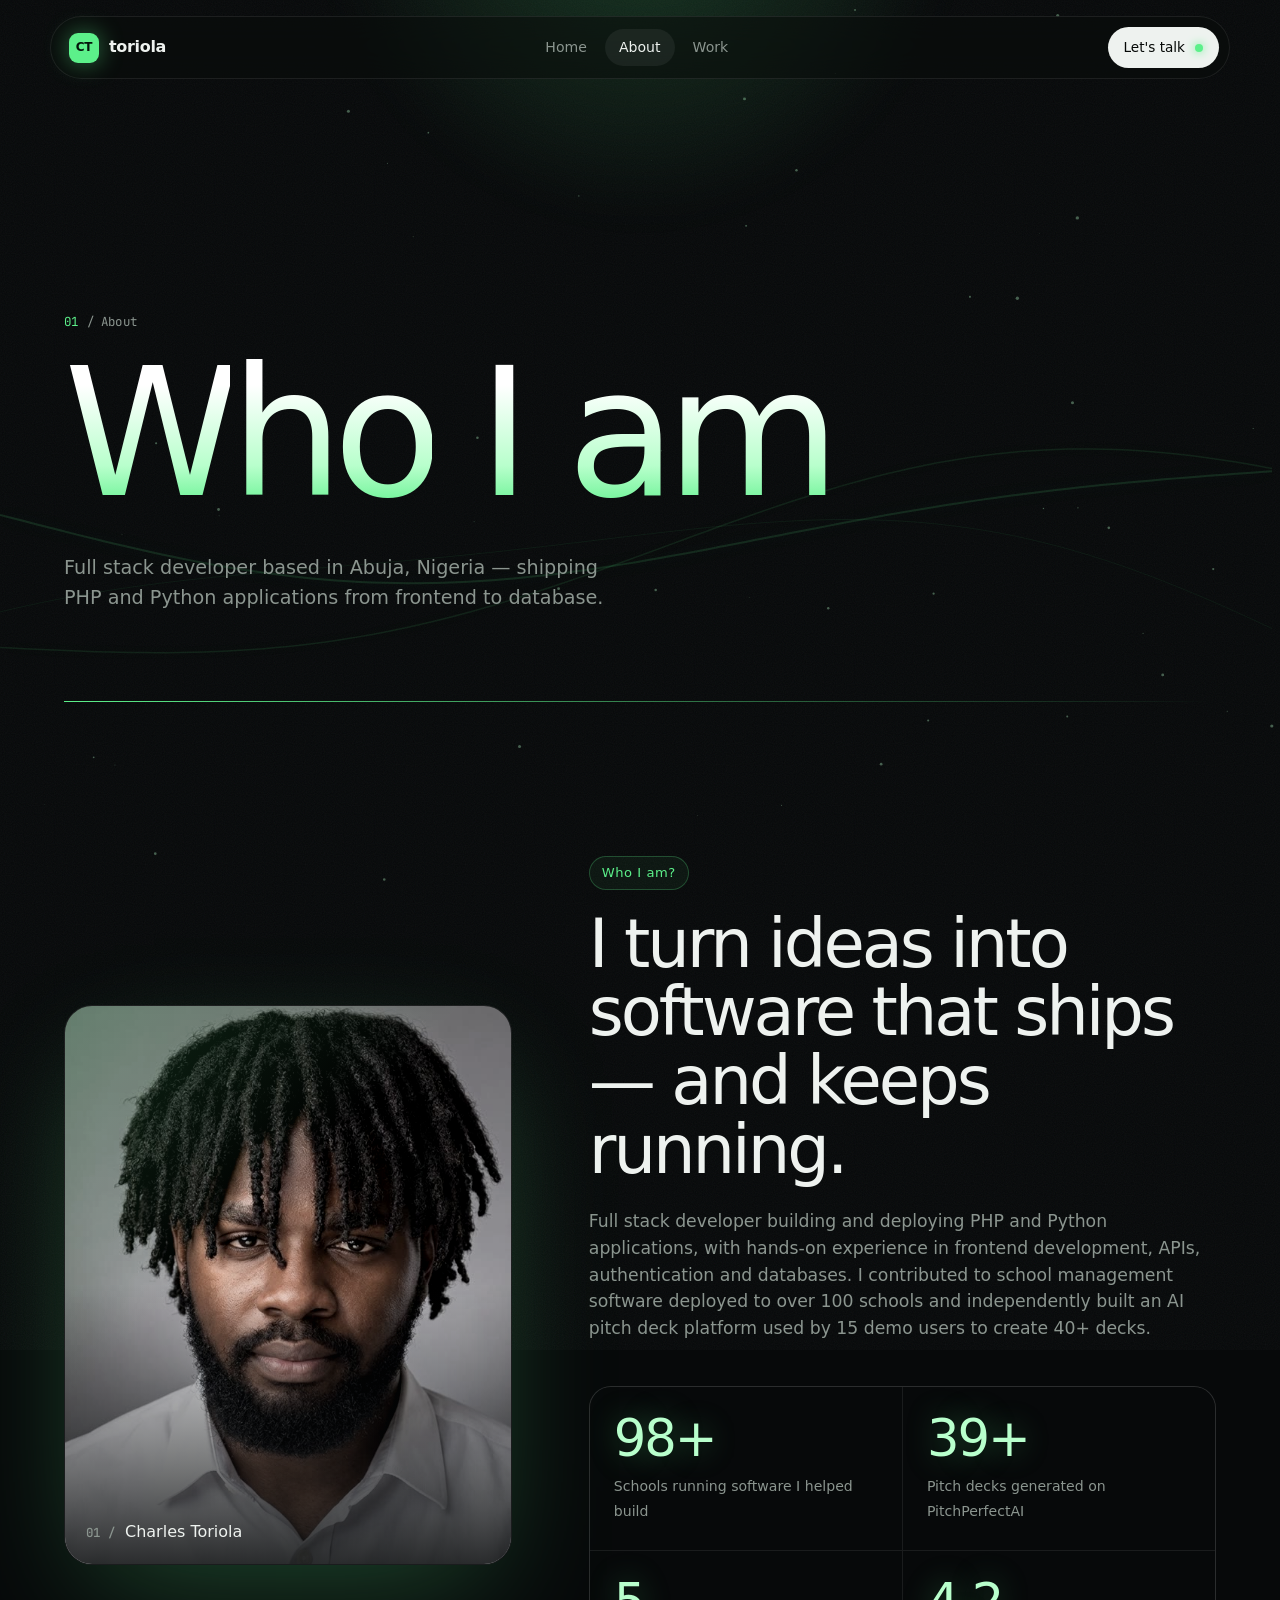
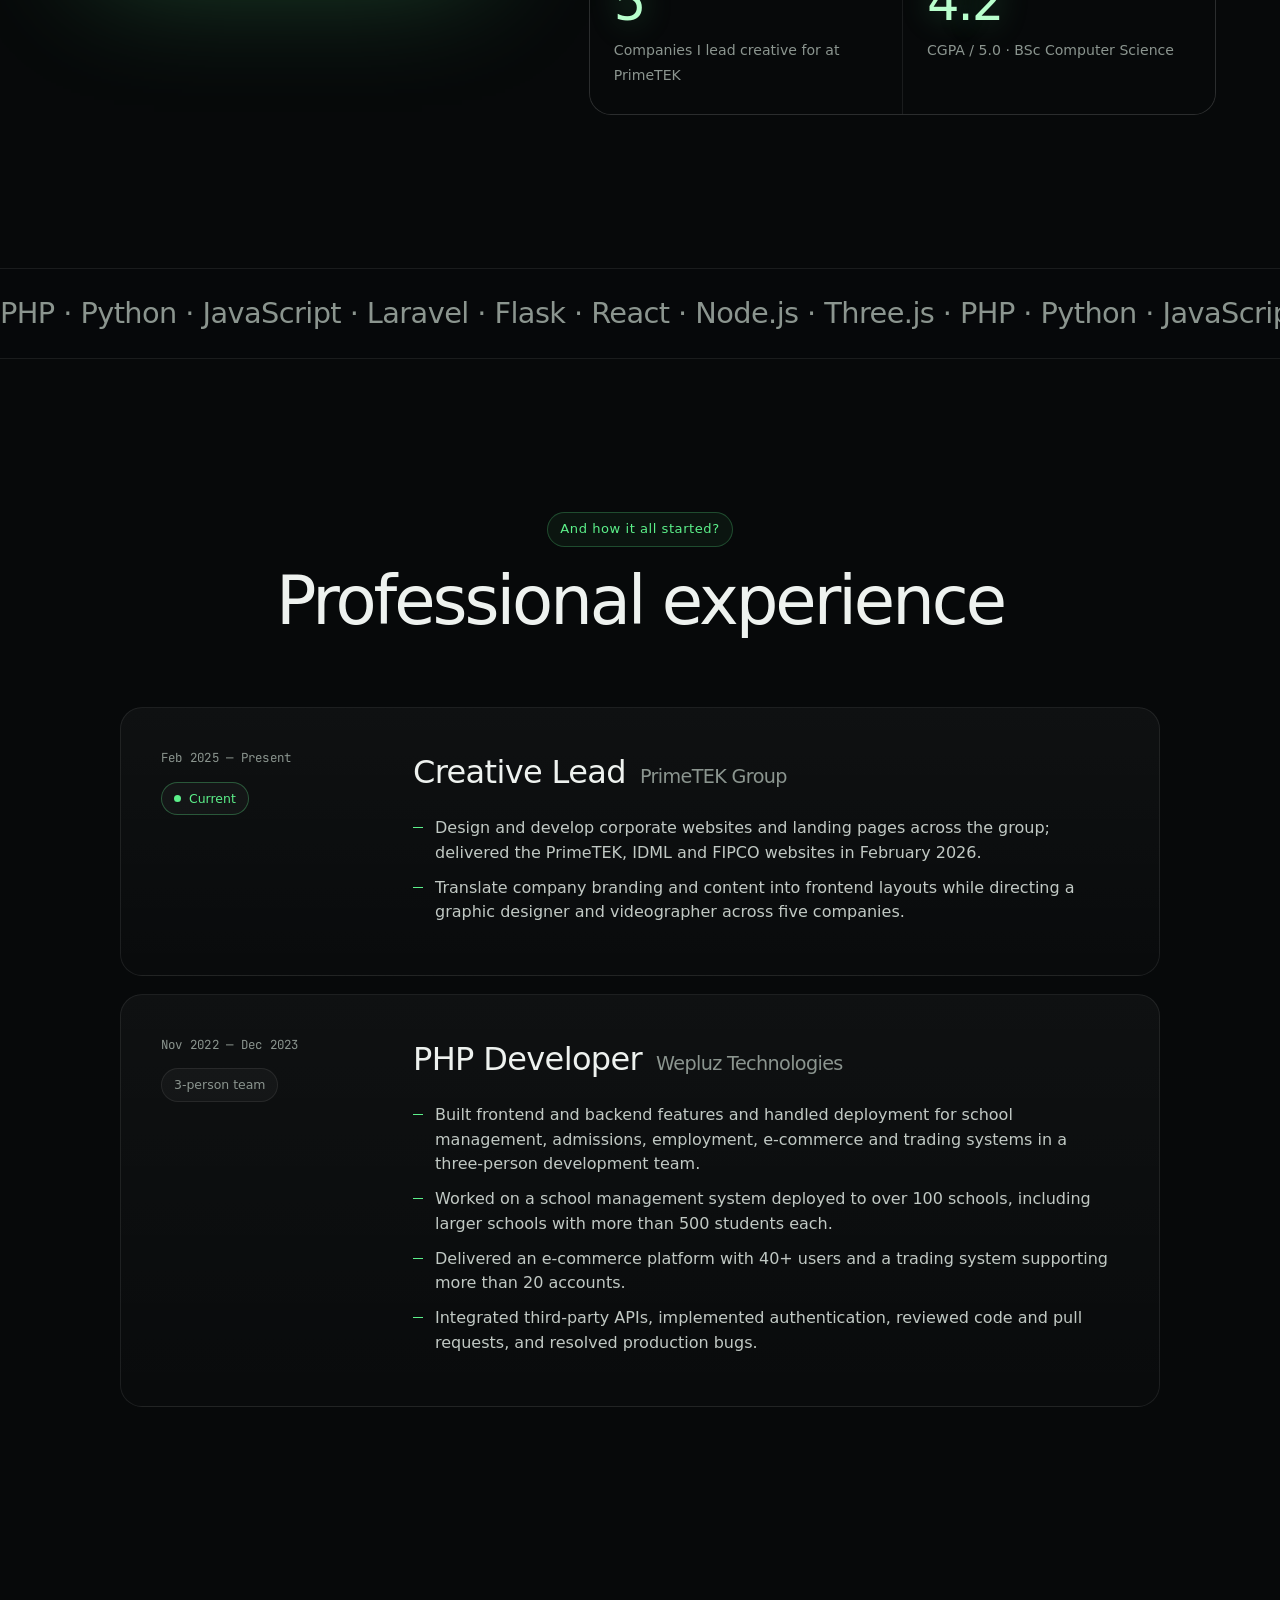
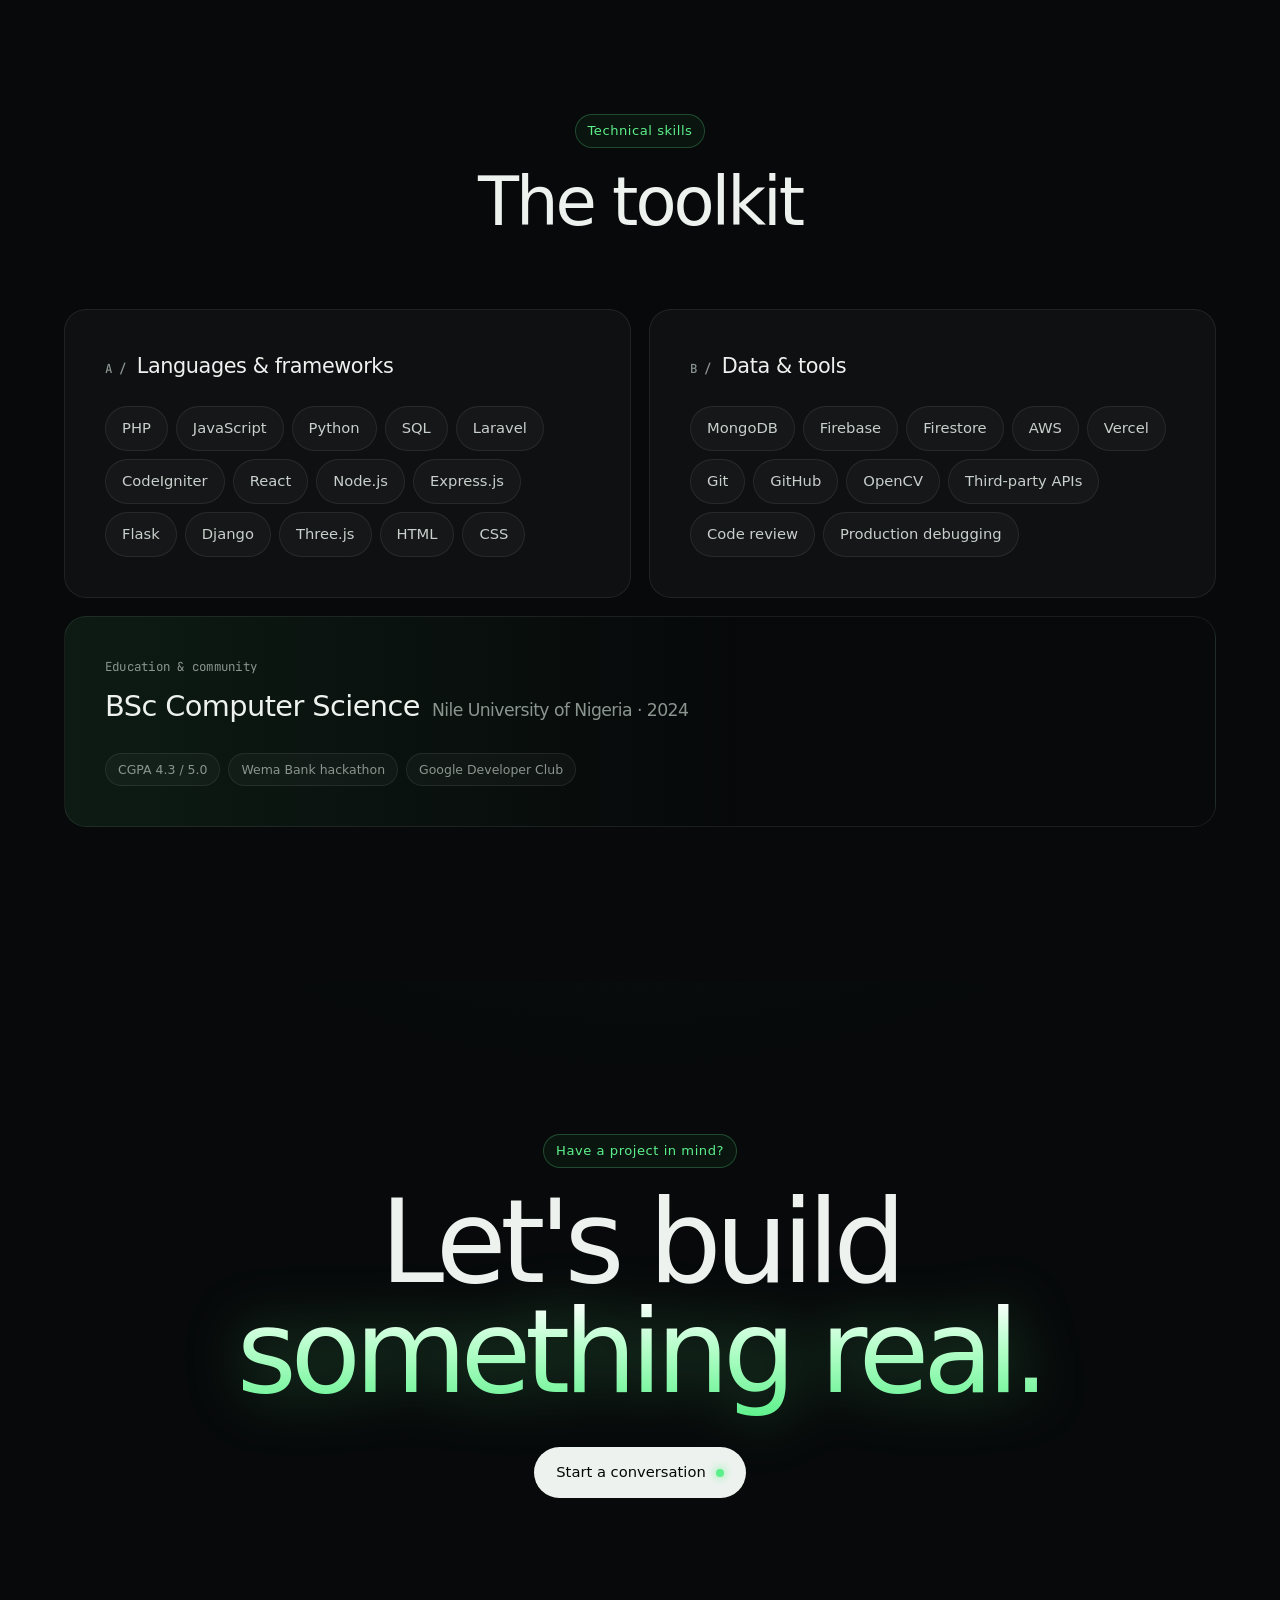
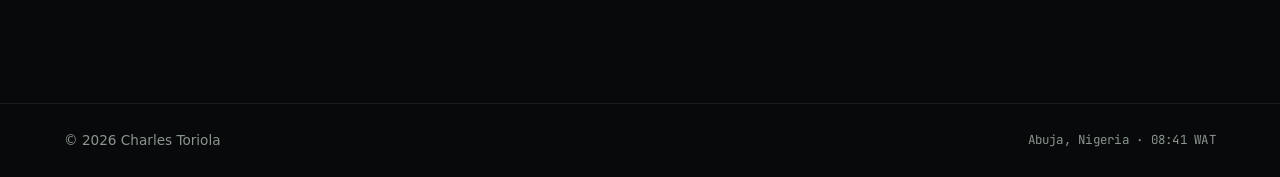
==== about.html @ 92851ee7 "Split portfolio into Home, About, Work and Contact pages Adds animated page headers, page transition" ====
<!doctype html>
<html lang="en">
<head>
<meta charset="utf-8">
<meta name="viewport" content="width=device-width, initial-scale=1">
<title>About — Charles Toriola</title>
<meta name="description" content="Background, experience and skills of Charles Toriola, full stack developer.">
<meta property="og:title" content="Charles Toriola — Full Stack Developer">
<meta property="og:image" content="assets/charles-toriola.jpg">
<link rel="preconnect" href="https://fonts.googleapis.com">
<link rel="preconnect" href="https://fonts.gstatic.com" crossorigin>
<link href="https://fonts.googleapis.com/css2?family=JetBrains+Mono:wght@400;500&display=swap" rel="stylesheet">
<link rel="stylesheet" href="styles.css">
</head>
<body>
<canvas id="field" aria-hidden="true"></canvas>
<div class="grain" aria-hidden="true"></div>


<header class="nav">
  <a href="index.html" class="logo"><span class="logo-mark">CT</span>toriola</a>
  <nav class="nav-links" aria-label="Primary">
    <a href="index.html">Home</a>
    <a href="about.html" class="active" aria-current="page">About</a>
    <a href="work.html">Work</a>
    <a href="contact.html" class="nav-contact">Contact</a>
  </nav>
  <a href="contact.html" class="btn btn-primary btn-sm">Let's talk <span class="dot"></span></a>
</header>

<main id="top">
  <section class="page-hero">
    <div class="beam" aria-hidden="true"></div>
    <div class="page-hero-inner">
      <p class="page-crumb mono"><span>01</span> / About</p>
      <h1 class="page-title" data-split>Who I am</h1>
      <p class="page-sub">Full stack developer based in Abuja, Nigeria — shipping PHP and Python applications from frontend to database.</p>
    </div>
    <div class="page-rule" aria-hidden="true"></div>
  </section>

  <!-- ABOUT -->
  <section id="about" class="about">
    <div class="about-grid">
      <figure class="portrait reveal">
        <div class="portrait-frame"><img src="assets/charles-toriola.jpg" alt="Portrait of Charles Toriola" width="800" height="800" loading="lazy"></div>
        <figcaption><span class="mono">01 /</span> Charles Toriola</figcaption>
      </figure>
      <div class="about-copy">
        <p class="eyebrow reveal">Who I am?</p>
        <h2 class="reveal split">I turn ideas into software that ships — and keeps running.</h2>
        <p class="lead reveal">Full stack developer building and deploying PHP and Python applications, with hands-on experience in frontend development, APIs, authentication and databases. I contributed to school management software deployed to over 100 schools and independently built an AI pitch deck platform used by 15 demo users to create 40+ decks.</p>
        <div class="stats">
          <div class="stat reveal"><strong data-count="100" data-suffix="+">0</strong><span>Schools running software I helped build</span></div>
          <div class="stat reveal"><strong data-count="40" data-suffix="+">0</strong><span>Pitch decks generated on PitchPerfectAI</span></div>
          <div class="stat reveal"><strong data-count="5">0</strong><span>Companies I lead creative for at PrimeTEK</span></div>
          <div class="stat reveal"><strong data-count="4.3" data-dec="1">0</strong><span>CGPA / 5.0 · BSc Computer Science</span></div>
        </div>
      </div>
    </div>
  </section>

  <!-- MARQUEE -->
  <div class="marquee" aria-hidden="true">
    <div class="marquee-track" data-speed="1">
      <span>PHP · Python · JavaScript · Laravel · Flask · React · Node.js · Three.js ·&nbsp;</span>
      <span>PHP · Python · JavaScript · Laravel · Flask · React · Node.js · Three.js ·&nbsp;</span>
    </div>
  </div>

  <!-- EXPERIENCE -->
  <section id="experience" class="experience">
    <div class="section-head">
      <p class="eyebrow reveal">And how it all started?</p>
      <h2 class="reveal">Professional experience</h2>
    </div>
    <div class="timeline">
      <article class="job reveal">
        <div class="job-meta">
          <span class="mono">Feb 2025 — Present</span>
          <span class="tag live"><span class="pulse"></span>Current</span>
        </div>
        <div class="job-body">
          <h3>Creative Lead <em>PrimeTEK Group</em></h3>
          <ul>
            <li>Design and develop corporate websites and landing pages across the group; delivered the PrimeTEK, IDML and FIPCO websites in February 2026.</li>
            <li>Translate company branding and content into frontend layouts while directing a graphic designer and videographer across five companies.</li>
          </ul>
        </div>
      </article>
      <article class="job reveal">
        <div class="job-meta">
          <span class="mono">Nov 2022 — Dec 2023</span>
          <span class="tag">3-person team</span>
        </div>
        <div class="job-body">
          <h3>PHP Developer <em>Wepluz Technologies</em></h3>
          <ul>
            <li>Built frontend and backend features and handled deployment for school management, admissions, employment, e-commerce and trading systems in a three-person development team.</li>
            <li>Worked on a school management system deployed to over 100 schools, including larger schools with more than 500 students each.</li>
            <li>Delivered an e-commerce platform with 40+ users and a trading system supporting more than 20 accounts.</li>
            <li>Integrated third-party APIs, implemented authentication, reviewed code and pull requests, and resolved production bugs.</li>
          </ul>
        </div>
      </article>
    </div>
  </section>

  <!-- SKILLS -->
  <section id="skills" class="skills">
    <div class="section-head">
      <p class="eyebrow reveal">Technical skills</p>
      <h2 class="reveal">The toolkit</h2>
    </div>
    <div class="skill-grid">
      <div class="skill-block reveal">
        <h3><span class="mono">A /</span> Languages &amp; frameworks</h3>
        <div class="chips lg">
          <span>PHP</span><span>JavaScript</span><span>Python</span><span>SQL</span><span>Laravel</span><span>CodeIgniter</span><span>React</span><span>Node.js</span><span>Express.js</span><span>Flask</span><span>Django</span><span>Three.js</span><span>HTML</span><span>CSS</span>
        </div>
      </div>
      <div class="skill-block reveal">
        <h3><span class="mono">B /</span> Data &amp; tools</h3>
        <div class="chips lg">
          <span>MongoDB</span><span>Firebase</span><span>Firestore</span><span>AWS</span><span>Vercel</span><span>Git</span><span>GitHub</span><span>OpenCV</span><span>Third-party APIs</span><span>Code review</span><span>Production debugging</span>
        </div>
      </div>
    </div>
    <div class="edu reveal">
      <div>
        <p class="mono">Education &amp; community</p>
        <h3>BSc Computer Science <em>Nile University of Nigeria · 2024</em></h3>
      </div>
      <div class="edu-side">
        <span class="tag">CGPA 4.3 / 5.0</span>
        <span class="tag">Wema Bank hackathon</span>
        <span class="tag">Google Developer Club</span>
      </div>
    </div>
  </section>

  <section class="cta-band">
    <div class="horizon" aria-hidden="true"></div>
    <p class="eyebrow reveal">Have a project in mind?</p>
    <h2 class="contact-title reveal">Let's build<br><span class="glow">something real.</span></h2>
    <div class="hero-cta reveal"><a href="contact.html" class="btn btn-primary">Start a conversation <span class="dot"></span></a></div>
  </section>
</main>

<footer class="footer">
  <span>© <span id="yr">2026</span> Charles Toriola</span>
  <span class="mono">Abuja, Nigeria · <span id="clock">--:--</span> WAT</span>
</footer>

<script src="script.js"></script>
</body>
</html>
---- styles.css ----
@font-face { font-family: "Inter Tight"; font-style: normal; font-weight: 300; font-display: swap; src: url("assets/fonts/InterTight-300.ttf") format("truetype"); }
@font-face { font-family: "Inter Tight"; font-style: normal; font-weight: 400; font-display: swap; src: url("assets/fonts/InterTight-400.ttf") format("truetype"); }
@font-face { font-family: "Inter Tight"; font-style: normal; font-weight: 500; font-display: swap; src: url("assets/fonts/InterTight-500.ttf") format("truetype"); }
@font-face { font-family: "Inter Tight"; font-style: normal; font-weight: 600; font-display: swap; src: url("assets/fonts/InterTight-600.ttf") format("truetype"); }

:root {
  --bg: #07090a;
  --bg-2: #0d1110;
  --surface: rgba(255, 255, 255, 0.03);
  --line: rgba(255, 255, 255, 0.08);
  --text: #eef2ef;
  --muted: #8b958f;
  --green: #5cf08a;
  --green-2: #b8ffcc;
  --green-deep: #1e7a42;
  --radius: 22px;
  --ease: cubic-bezier(.2, .7, .1, 1);
  --pad: clamp(16px, 5vw, 72px);
}

* { box-sizing: border-box; margin: 0; padding: 0; }
html { scroll-behavior: smooth; }
body {
  background: var(--bg);
  color: var(--text);
  font-family: "Inter Tight", system-ui, sans-serif;
  font-weight: 400;
  line-height: 1.55;
  overflow-x: hidden;
  -webkit-font-smoothing: antialiased;
}
img { display: block; max-width: 100%; }
a { color: inherit; text-decoration: none; }
ul { list-style: none; }
.mono { font-family: "JetBrains Mono", monospace; font-size: .78rem; letter-spacing: .02em; color: var(--muted); }
em { font-style: normal; color: var(--muted); font-weight: 400; }
::selection { background: var(--green); color: #031; }

#field { position: fixed; inset: 0; width: 100%; height: 100%; z-index: 0; pointer-events: none; }
.grain {
  position: fixed; inset: -50%; z-index: 1; pointer-events: none; opacity: .05;
  background-image: url("data:image/svg+xml,%3Csvg xmlns='http://www.w3.org/2000/svg' width='160' height='160'%3E%3Cfilter id='n'%3E%3CfeTurbulence type='fractalNoise' baseFrequency='.9' numOctaves='2'/%3E%3C/filter%3E%3Crect width='100%25' height='100%25' filter='url(%23n)'/%3E%3C/svg%3E");
}
main, .footer, .nav { position: relative; z-index: 2; }

/* NAV */
.nav {
  position: fixed; top: 16px; left: 50%; transform: translateX(-50%);
  width: min(1180px, calc(100% - 32px));
  display: flex; align-items: center; justify-content: space-between; gap: 16px;
  padding: 10px 10px 10px 18px;
  background: rgba(10, 14, 12, .55); backdrop-filter: blur(16px); -webkit-backdrop-filter: blur(16px);
  border: 1px solid var(--line); border-radius: 999px; z-index: 50;
  transition: transform .5s var(--ease);
}
.nav.hide { transform: translate(-50%, -120%); }
.logo { display: flex; align-items: center; gap: 10px; font-weight: 600; letter-spacing: -.02em; }
.logo-mark {
  display: grid; place-items: center; width: 30px; height: 30px; border-radius: 9px;
  background: var(--green); color: #04150a; font-size: .75rem; font-weight: 700;
  box-shadow: 0 0 24px rgba(92, 240, 138, .45);
}
.nav-links { display: flex; gap: 4px; }
.nav-links a { padding: 8px 14px; border-radius: 999px; font-size: .88rem; color: var(--muted); transition: color .3s, background .3s; }
.nav-links a:hover, .nav-links a.active { color: var(--text); background: rgba(255,255,255,.06); }

/* BUTTONS */
.btn {
  display: inline-flex; align-items: center; gap: 10px;
  padding: 14px 22px; border-radius: 999px; font-size: .92rem; font-weight: 500;
  transition: transform .4s var(--ease), box-shadow .4s, background .3s, border-color .3s;
  white-space: nowrap;
}
.btn-sm { padding: 10px 16px; font-size: .85rem; }
.btn-primary { background: var(--text); color: #050806; }
.btn-primary .dot { width: 8px; height: 8px; border-radius: 50%; background: var(--green); box-shadow: 0 0 10px var(--green); }
.btn-primary:hover { transform: translateY(-2px); box-shadow: 0 10px 40px rgba(92, 240, 138, .3); }
.btn-ghost { border: 1px solid var(--line); background: var(--surface); }
.btn-ghost:hover { border-color: rgba(92, 240, 138, .5); transform: translateY(-2px); }

/* HERO */
.hero {
  min-height: 100svh; display: grid; place-items: center; position: relative;
  padding: 120px var(--pad) 90px; overflow: hidden; text-align: center;
}
.beam {
  position: absolute; top: -20%; left: 50%; width: 90vw; height: 90vh; transform: translateX(-50%);
  background: radial-gradient(ellipse 40% 60% at 50% 20%, rgba(92,240,138,.22), transparent 70%),
              conic-gradient(from 180deg at 50% 0%, transparent 160deg, rgba(92,240,138,.12) 180deg, transparent 200deg);
  filter: blur(20px); pointer-events: none; animation: breathe 7s ease-in-out infinite;
}
@keyframes breathe { 50% { opacity: .65; transform: translateX(-50%) scale(1.05); } }
.floaters span {
  position: absolute; left: var(--x); top: var(--y);
  font-family: "JetBrains Mono", monospace; font-size: .8rem; color: rgba(184,255,204,.22);
  border: 1px solid rgba(184,255,204,.08); padding: 4px 8px; border-radius: 6px;
  animation: float 9s ease-in-out infinite; animation-delay: var(--d);
}
@keyframes float { 50% { transform: translateY(-18px) rotate(-3deg); } }
.hero-inner { position: relative; max-width: 1000px; }
.pill {
  display: inline-flex; align-items: center; gap: 10px; padding: 7px 14px;
  border: 1px solid var(--line); border-radius: 999px; background: var(--surface);
  font-size: .82rem; color: var(--muted); margin-bottom: 28px;
}
.pulse { width: 7px; height: 7px; border-radius: 50%; background: var(--green); box-shadow: 0 0 0 0 rgba(92,240,138,.6); animation: pulse 2s infinite; display: inline-block; }
@keyframes pulse { 70% { box-shadow: 0 0 0 10px rgba(92,240,138,0); } 100% { box-shadow: 0 0 0 0 rgba(92,240,138,0); } }
.hero-title {
  font-size: clamp(3.2rem, 11vw, 9.5rem); font-weight: 500; line-height: .95; letter-spacing: -.055em;
}
.hero-title .line { display: block; overflow: hidden; padding-bottom: .08em; }
.hero-title .word { display: inline-block; transform: translateY(110%); animation: rise 1.2s var(--ease) forwards; }
.hero-title .line:nth-child(2) .word { animation-delay: .15s; }
@keyframes rise { to { transform: none; } }
.glow {
  background: linear-gradient(180deg, #fff 10%, var(--green-2) 45%, var(--green) 100%);
  -webkit-background-clip: text; background-clip: text; color: transparent;
  filter: drop-shadow(0 0 30px rgba(92, 240, 138, .35));
}
.hero-sub { max-width: 560px; margin: 28px auto 0; color: var(--muted); font-size: clamp(1rem, 1.6vw, 1.15rem); }
.hero-cta { display: flex; gap: 12px; justify-content: center; margin-top: 36px; flex-wrap: wrap; }
.hero-foot {
  position: absolute; bottom: 28px; left: var(--pad); right: var(--pad);
  display: flex; justify-content: space-between; align-items: center; font-size: .8rem; color: var(--muted);
}
.socials { display: flex; gap: 8px; align-items: center; }
.socials a {
  display: grid; place-items: center; width: 32px; height: 32px; border-radius: 50%;
  border: 1px solid var(--line); font-size: .68rem; font-weight: 600; color: var(--text); transition: .3s;
}
.socials a:hover { background: var(--green); color: #04150a; border-color: var(--green); }
.scroll-hint { display: flex; align-items: center; gap: 10px; }
.scroll-hint span { width: 1px; height: 36px; background: linear-gradient(var(--green), transparent); animation: drip 2s infinite; transform-origin: top; }
@keyframes drip { 0% { transform: scaleY(0); } 60% { transform: scaleY(1); } 100% { transform: scaleY(1); opacity: 0; } }

/* SECTIONS */
section { padding: clamp(80px, 12vw, 160px) var(--pad); max-width: 1320px; margin: 0 auto; }
.section-head { text-align: center; margin-bottom: clamp(40px, 6vw, 72px); }
.eyebrow {
  display: inline-block; font-size: .82rem; color: var(--green); letter-spacing: .04em;
  padding: 6px 12px; border: 1px solid rgba(92,240,138,.25); border-radius: 999px; margin-bottom: 20px;
  background: rgba(92,240,138,.05);
}
h2 { font-size: clamp(2.2rem, 5.5vw, 4.2rem); font-weight: 500; line-height: 1.02; letter-spacing: -.045em; }
h3 { font-weight: 500; letter-spacing: -.02em; }

/* ABOUT */
.about-grid { display: grid; grid-template-columns: 5fr 7fr; gap: clamp(32px, 6vw, 88px); align-items: center; }
.portrait { position: relative; }
.portrait-frame {
  position: relative; border-radius: 28px; overflow: hidden; aspect-ratio: 4/5;
  border: 1px solid var(--line); box-shadow: 0 40px 120px -30px rgba(92,240,138,.3);
}
.portrait-frame img { width: 100%; height: 100%; object-fit: cover; filter: grayscale(.35) contrast(1.08); transform: scale(1.08); transition: transform 1.2s var(--ease), filter .8s; }
.portrait:hover img { filter: grayscale(0) contrast(1.05); transform: scale(1.02); }
.portrait-frame::after {
  content: ""; position: absolute; inset: 0;
  background: linear-gradient(180deg, transparent 50%, rgba(7,9,10,.85)), linear-gradient(135deg, rgba(92,240,138,.18), transparent 40%);
  mix-blend-mode: normal;
}
.portrait figcaption { position: absolute; left: 22px; bottom: 20px; z-index: 2; font-weight: 500; display: flex; gap: 10px; align-items: baseline; }
.about-copy h2 { margin-bottom: 24px; }
.lead { color: var(--muted); font-size: 1.08rem; max-width: 620px; }
.stats { display: grid; grid-template-columns: repeat(2, 1fr); gap: 1px; margin-top: 44px; background: var(--line); border: 1px solid var(--line); border-radius: var(--radius); overflow: hidden; }
.stat { background: var(--bg); padding: 26px 24px; }
.stat strong { display: block; font-size: clamp(2.2rem, 4vw, 3.2rem); font-weight: 500; letter-spacing: -.04em; line-height: 1; margin-bottom: 10px; color: var(--green-2); text-shadow: 0 0 30px rgba(92,240,138,.35); }
.stat span { color: var(--muted); font-size: .88rem; }

/* MARQUEE */
.marquee { overflow: hidden; border-block: 1px solid var(--line); padding: 22px 0; position: relative; z-index: 2; background: rgba(7,9,10,.6); }
.marquee-track { display: flex; width: max-content; animation: marquee 40s linear infinite; }
.marquee-track span { font-size: clamp(1.2rem, 2.4vw, 1.8rem); font-weight: 400; letter-spacing: -.02em; color: var(--muted); white-space: nowrap; }
@keyframes marquee { to { transform: translateX(-50%); } }

/* EXPERIENCE */
.timeline { position: relative; display: grid; gap: 18px; max-width: 1040px; margin: 0 auto; }
.job {
  display: grid; grid-template-columns: 220px 1fr; gap: 32px;
  padding: clamp(24px, 4vw, 40px); border: 1px solid var(--line); border-radius: var(--radius);
  background: linear-gradient(180deg, rgba(255,255,255,.035), rgba(255,255,255,.01));
  transition: border-color .4s;
}
.job:hover { border-color: rgba(92,240,138,.35); }
.job-meta { display: flex; flex-direction: column; gap: 14px; align-items: flex-start; }
.job h3 { font-size: clamp(1.4rem, 2.6vw, 2rem); margin-bottom: 18px; display: flex; flex-wrap: wrap; gap: 4px 14px; align-items: baseline; }
.job h3 em { font-size: .6em; }
.job li { position: relative; padding-left: 22px; color: #c1c9c4; margin-bottom: 10px; }
.job li::before { content: ""; position: absolute; left: 0; top: .7em; width: 10px; height: 1px; background: var(--green); }
.tag {
  display: inline-flex; align-items: center; gap: 8px; font-size: .78rem; padding: 6px 12px;
  border: 1px solid var(--line); border-radius: 999px; color: var(--muted); background: var(--surface);
}
.tag.live { color: var(--green); border-color: rgba(92,240,138,.3); }

/* BIG TYPE */
.bigtype { max-width: none; padding: clamp(40px, 8vw, 100px) 0; overflow: hidden; }
.bigtype-row {
  font-size: clamp(3.5rem, 12vw, 11rem); font-weight: 500; letter-spacing: -.06em; line-height: 1;
  white-space: nowrap; will-change: transform;
  background: linear-gradient(90deg, var(--green) 0%, var(--green-2) 40%, rgba(255,255,255,.15) 80%);
  -webkit-background-clip: text; background-clip: text; color: transparent;
}
.bigtype-row.alt { background: none; color: transparent; -webkit-text-stroke: 1px rgba(184,255,204,.35); }

/* PROJECTS */
.bento { display: grid; grid-template-columns: 1.3fr 1fr; grid-template-rows: auto auto; gap: 18px; }
.card {
  position: relative; overflow: hidden; padding: clamp(24px, 3.5vw, 40px);
  border: 1px solid var(--line); border-radius: var(--radius);
  background: linear-gradient(160deg, rgba(255,255,255,.05), rgba(255,255,255,.01) 60%);
  transform-style: preserve-3d; transition: border-color .4s, transform .2s ease-out;
}
.card:hover { border-color: rgba(92,240,138,.35); }
.card-feature { grid-row: span 2; display: flex; flex-direction: column; }
.card-glow {
  position: absolute; width: 360px; height: 360px; border-radius: 50%; pointer-events: none;
  background: radial-gradient(circle, rgba(92,240,138,.18), transparent 65%);
  left: var(--mx, 50%); top: var(--my, 0%); transform: translate(-50%, -50%); opacity: 0; transition: opacity .4s;
}
.card:hover .card-glow { opacity: 1; }
.card-idx { margin-bottom: 14px; }
.card h3 { font-size: clamp(1.6rem, 3vw, 2.4rem); letter-spacing: -.04em; margin-bottom: 14px; }
.card p { color: var(--muted); margin-bottom: 12px; position: relative; }
.card-feature p:last-of-type { margin-bottom: 24px; }
.card-link { display: inline-block; margin-top: 16px; font-size: .9rem; color: var(--green); position: relative; }
.chips { display: flex; flex-wrap: wrap; gap: 8px; position: relative; }
.card-feature .chips { margin-top: auto; }
.chips span {
  font-size: .76rem; padding: 6px 11px; border-radius: 999px; border: 1px solid var(--line);
  background: rgba(255,255,255,.03); color: #c8d0cb;
}
.chips.lg span { font-size: .92rem; padding: 10px 16px; transition: .3s; }
.chips.lg span:hover { border-color: var(--green); color: var(--green); box-shadow: 0 0 20px rgba(92,240,138,.2); }

.card-art { position: relative; height: 180px; margin: -8px 0 26px; border-radius: 16px; background: radial-gradient(ellipse at 50% 100%, rgba(92,240,138,.15), transparent 70%); border: 1px solid var(--line); overflow: hidden; }
.card-feature .card-art { height: 260px; }
.art-deck i {
  position: absolute; left: 50%; top: 50%; width: 46%; aspect-ratio: 16/10; border-radius: 10px;
  border: 1px solid rgba(184,255,204,.35); background: linear-gradient(135deg, rgba(92,240,138,.2), rgba(7,9,10,.9));
  box-shadow: 0 20px 50px rgba(0,0,0,.5);
  transform: translate(-50%, -50%) rotate(var(--r)) translate(var(--tx), var(--ty)); transition: transform .8s var(--ease);
}
.art-deck i:nth-child(1) { --r: -10deg; --tx: -30%; --ty: 6%; }
.art-deck i:nth-child(2) { --r: 4deg; --tx: 22%; --ty: -4%; }
.art-deck i:nth-child(3) { --r: -1deg; --tx: 0; --ty: 0; background: linear-gradient(135deg, rgba(92,240,138,.45), rgba(7,9,10,.9)); }
.art-deck i:nth-child(3)::before { content: ""; position: absolute; left: 12%; top: 22%; width: 50%; height: 8px; border-radius: 4px; background: rgba(255,255,255,.6); box-shadow: 0 18px 0 -2px rgba(255,255,255,.25), 0 32px 0 -2px rgba(255,255,255,.18); }
.card:hover .art-deck i:nth-child(1) { --r: -16deg; --tx: -44%; }
.card:hover .art-deck i:nth-child(2) { --r: 10deg; --tx: 38%; }
.art-lock b {
  position: absolute; left: 50%; top: 56%; width: 64px; height: 50px; transform: translate(-50%, -50%);
  border-radius: 10px; background: linear-gradient(var(--green), var(--green-deep)); box-shadow: 0 0 40px rgba(92,240,138,.5);
}
.art-lock b::before {
  content: ""; position: absolute; left: 50%; bottom: 100%; width: 40px; height: 34px; transform: translateX(-50%);
  border: 6px solid var(--green-2); border-bottom: 0; border-radius: 22px 22px 0 0; transition: transform .5s var(--ease);
}
.card:hover .art-lock b::before { transform: translate(-50%, -8px); }
.art-lock::after {
  content: "a3 f9 0c 7e 11 d2 b8 44 9a e0 5f c1 2d 6b 83 07 f4 a3 f9 0c 7e 11 d2 b8 44 9a e0";
  position: absolute; inset: 14px; font-family: "JetBrains Mono", monospace; font-size: .7rem; color: rgba(184,255,204,.12); word-spacing: 6px; line-height: 2;
}
.art-queue { display: flex; align-items: center; justify-content: center; gap: 12px; }
.art-queue i {
  width: 44px; height: 44px; border-radius: 12px; border: 1px solid rgba(184,255,204,.3);
  background: rgba(92,240,138,.08); animation: queue 3s ease-in-out infinite;
}
.art-queue i:nth-child(1) { background: var(--green); box-shadow: 0 0 30px rgba(92,240,138,.6); }
.art-queue i:nth-child(2) { animation-delay: .2s; } .art-queue i:nth-child(3) { animation-delay: .4s; } .art-queue i:nth-child(4) { animation-delay: .6s; }
@keyframes queue { 50% { transform: translateY(-10px); } }

/* SKILLS */
.skill-grid { display: grid; grid-template-columns: 1fr 1fr; gap: 18px; }
.skill-block { padding: clamp(24px, 3.5vw, 40px); border: 1px solid var(--line); border-radius: var(--radius); background: var(--surface); }
.skill-block h3 { font-size: 1.3rem; margin-bottom: 24px; display: flex; gap: 10px; align-items: baseline; }
.edu {
  margin-top: 18px; display: flex; justify-content: space-between; align-items: center; gap: 24px; flex-wrap: wrap;
  padding: clamp(24px, 3.5vw, 40px); border: 1px solid var(--line); border-radius: var(--radius);
  background: linear-gradient(90deg, rgba(92,240,138,.08), transparent 60%);
}
.edu h3 { font-size: clamp(1.3rem, 2.4vw, 1.8rem); margin-top: 8px; display: flex; flex-wrap: wrap; gap: 4px 12px; align-items: baseline; }
.edu h3 em { font-size: .6em; }
.edu-side { display: flex; flex-wrap: wrap; gap: 8px; }

/* CONTACT */
.contact { position: relative; text-align: center; padding-bottom: clamp(120px, 16vw, 220px); overflow: hidden; }
.horizon {
  position: absolute; left: 50%; bottom: -150%; width: 200%; aspect-ratio: 1; transform: translateX(-50%);
  border-radius: 50%; border-top: 1px solid rgba(92,240,138,.7);
  background: radial-gradient(circle at 50% 0%, rgba(92,240,138,.12), var(--bg) 30%);
  box-shadow: 0 -30px 80px -10px rgba(92,240,138,.35), inset 0 30px 60px -20px rgba(92,240,138,.3);
  pointer-events: none; z-index: -1;
}
.contact-title { font-size: clamp(3rem, 9vw, 7.5rem); line-height: .95; letter-spacing: -.055em; }
.contact-mail {
  display: inline-block; margin-top: 40px; font-size: clamp(1.1rem, 3vw, 2rem); letter-spacing: -.02em;
  border-bottom: 1px solid rgba(92,240,138,.4); padding-bottom: 6px; transition: color .3s, border-color .3s;
  word-break: break-all;
}
.contact-mail:hover { color: var(--green); border-color: var(--green); }
.contact-links { display: flex; justify-content: center; flex-wrap: wrap; gap: 10px; margin-top: 36px; }

.footer {
  display: flex; justify-content: space-between; gap: 16px; flex-wrap: wrap;
  padding: 26px var(--pad); border-top: 1px solid var(--line); color: var(--muted); font-size: .85rem;
}

/* REVEAL */
.reveal { opacity: 0; transform: translateY(30px); filter: blur(6px); transition: opacity 1s var(--ease), transform 1s var(--ease), filter 1s var(--ease); }
.reveal.in { opacity: 1; transform: none; filter: none; }

/* RESPONSIVE */
@media (max-width: 900px) {
  .nav-links { display: none; }
  .about-grid, .bento, .skill-grid { grid-template-columns: 1fr; }
  .card-feature { grid-row: auto; }
  .job { grid-template-columns: 1fr; gap: 16px; }
  .job-meta { flex-direction: row; flex-wrap: wrap; align-items: center; }
  .portrait { max-width: 460px; }
  .floaters span:nth-child(n+4) { display: none; }
}
@media (max-width: 520px) {
  .stats { grid-template-columns: 1fr; }
  .hero-foot .socials span { display: none; }
  .footer { justify-content: center; text-align: center; }
}
@media (prefers-reduced-motion: reduce) {
  *, *::before, *::after { animation: none !important; transition: none !important; }
  .hero-title .word { transform: none; }
  .reveal { opacity: 1; transform: none; filter: none; }
}

/* PAGE HERO (inner pages) */
.page-hero { position: relative; min-height: 78svh; display: flex; align-items: flex-end; padding-top: 160px; padding-bottom: clamp(48px, 7vw, 90px); overflow: hidden; max-width: none; }
.page-hero-inner { position: relative; width: 100%; max-width: 1320px; margin: 0 auto; }
.page-crumb { display: flex; gap: 8px; margin-bottom: 22px; opacity: 0; animation: fadeUp .8s var(--ease) .1s forwards; }
.page-crumb span { color: var(--green); }
.page-title { font-size: clamp(3.6rem, 14vw, 12rem); font-weight: 500; line-height: .9; letter-spacing: -.06em; }
.page-title .ch { display: inline-block; overflow: hidden; vertical-align: bottom; padding-bottom: .06em; }
.page-title .ch > i {
  display: inline-block; font-style: normal; transform: translateY(105%) rotate(6deg); transform-origin: left bottom; filter: blur(8px);
  animation: chIn 1s var(--ease) forwards; animation-delay: calc(.2s + var(--i) * .035s);
}
.page-title .ch > i { background: linear-gradient(180deg, #fff 20%, var(--green-2) 70%, var(--green)); -webkit-background-clip: text; background-clip: text; color: transparent; }
@keyframes chIn { to { transform: none; filter: none; } }
@keyframes fadeUp { from { opacity: 0; transform: translateY(16px); } to { opacity: 1; transform: none; } }
.page-sub { max-width: 540px; margin-top: 28px; color: var(--muted); font-size: clamp(1rem, 1.6vw, 1.2rem); opacity: 0; animation: fadeUp 1s var(--ease) .7s forwards; }
.page-rule { position: absolute; left: var(--pad); right: var(--pad); bottom: 0; height: 1px; background: linear-gradient(90deg, var(--green), transparent); transform: scaleX(0); transform-origin: left; animation: grow 1.4s var(--ease) .5s forwards; }
@keyframes grow { to { transform: scaleX(1); } }
.page-hero .beam { top: -40%; }

/* shared bits */
.more { text-align: center; margin-top: 36px; }
.more-inline { margin-top: 32px; }
.cta-band { position: relative; text-align: center; overflow: hidden; max-width: none; padding-bottom: clamp(120px, 16vw, 220px); }
.cta-band .hero-cta { margin-top: 40px; }

/* WORK */
.cases { display: grid; gap: 0; padding-top: 40px; }
.case { display: grid; grid-template-columns: minmax(120px, 1fr) 3fr; gap: clamp(24px, 5vw, 80px); padding: clamp(40px, 6vw, 80px) 0; border-bottom: 1px solid var(--line); }
.case-num { font-size: clamp(4rem, 10vw, 9rem); font-weight: 500; letter-spacing: -.06em; line-height: .85; color: transparent; -webkit-text-stroke: 1px rgba(184,255,204,.35); transition: color .5s, -webkit-text-stroke-color .5s; }
.case:hover .case-num { color: var(--green); text-shadow: 0 0 40px rgba(92,240,138,.35); }
.case h2 { margin: 10px 0 22px; }
.case ul { margin-bottom: 24px; max-width: 720px; }
.case li { position: relative; padding-left: 22px; color: #c1c9c4; margin-bottom: 10px; }
.case li::before { content: ""; position: absolute; left: 0; top: .7em; width: 10px; height: 1px; background: var(--green); }
.client-grid { display: grid; grid-template-columns: repeat(2, 1fr); gap: 18px; }
.client { padding: clamp(24px, 3.5vw, 36px); border: 1px solid var(--line); border-radius: var(--radius); background: var(--surface); transition: border-color .4s; }
.client:hover { border-color: rgba(92,240,138,.35); }
.client h3 { font-size: 1.4rem; margin: 10px 0 8px; }
.client p:last-child { color: var(--muted); }

/* CONTACT PAGE */
.contact-page { position: relative; text-align: center; overflow: hidden; padding-bottom: clamp(140px, 18vw, 240px); }
.contact-page .contact-mail { margin-top: 0; font-size: clamp(1.4rem, 5vw, 3.6rem); }
.contact-grid { display: grid; grid-template-columns: repeat(4, 1fr); gap: 14px; margin-top: 56px; text-align: left; }
.contact-card { display: flex; flex-direction: column; gap: 10px; padding: 24px; border: 1px solid var(--line); border-radius: var(--radius); background: var(--surface); transition: border-color .3s, transform .4s var(--ease); }
.contact-card strong { font-weight: 500; overflow-wrap: anywhere; }
.contact-card:hover { border-color: var(--green); transform: translateY(-4px); }
.contact-loc { margin-top: 40px; }

/* page transition */
body { animation: pageIn .6s var(--ease); }
body.leaving main { opacity: 0; transform: translateY(-10px); transition: opacity .35s, transform .35s; }
@keyframes pageIn { from { opacity: 0; } }

@media (max-width: 900px) {
  .case, .client-grid { grid-template-columns: 1fr; }
  .contact-grid { grid-template-columns: 1fr 1fr; }
  .nav-links { display: flex; }
  .nav-links a { padding: 8px 10px; }
  .nav .btn-sm { display: none; }
}
@media (max-width: 520px) { .contact-grid { grid-template-columns: 1fr; } }
@media (prefers-reduced-motion: reduce) {
  .page-title .ch > i { transform: none; filter: none; }
  .page-crumb, .page-sub { opacity: 1; }
  .page-rule { transform: none; }
}
.nav-links .nav-contact { display: none; }
@media (max-width: 900px) { .nav-links .nav-contact { display: inline-block; } .logo { font-size: 0; gap: 0; } }
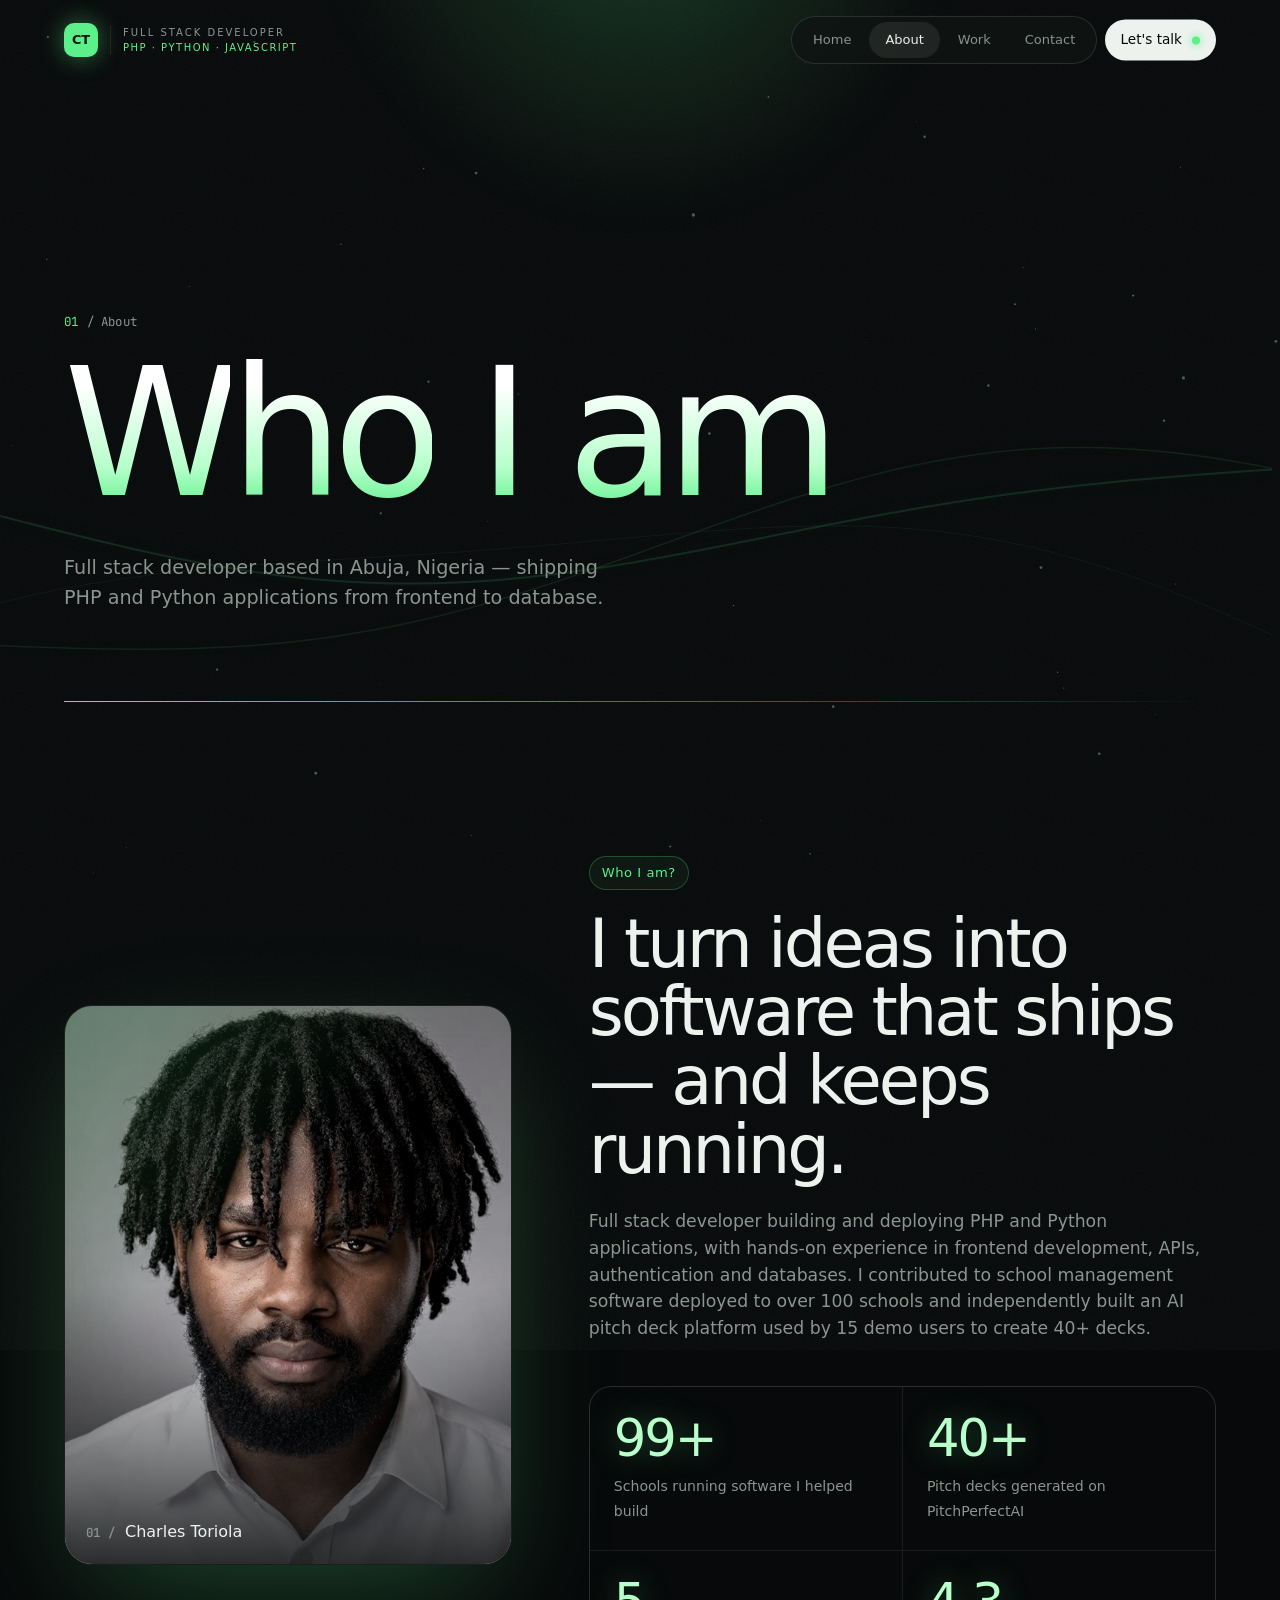
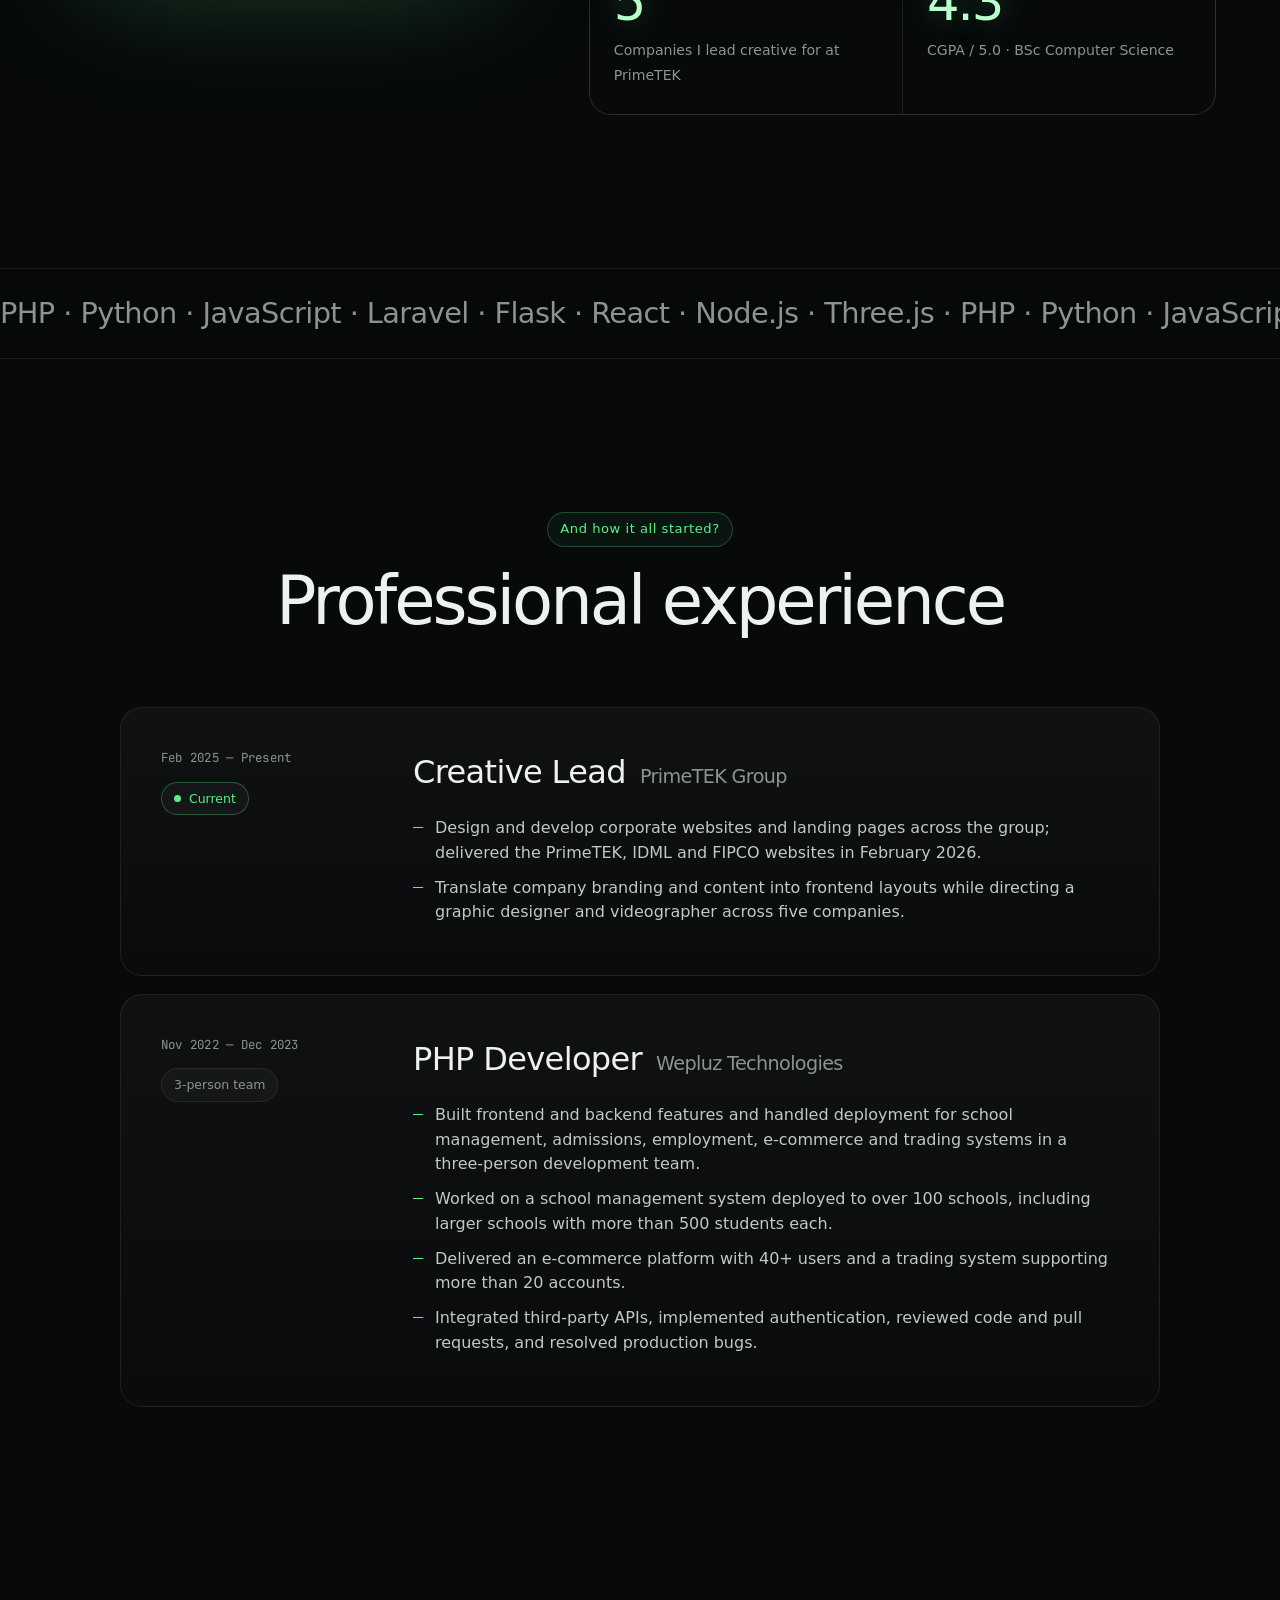
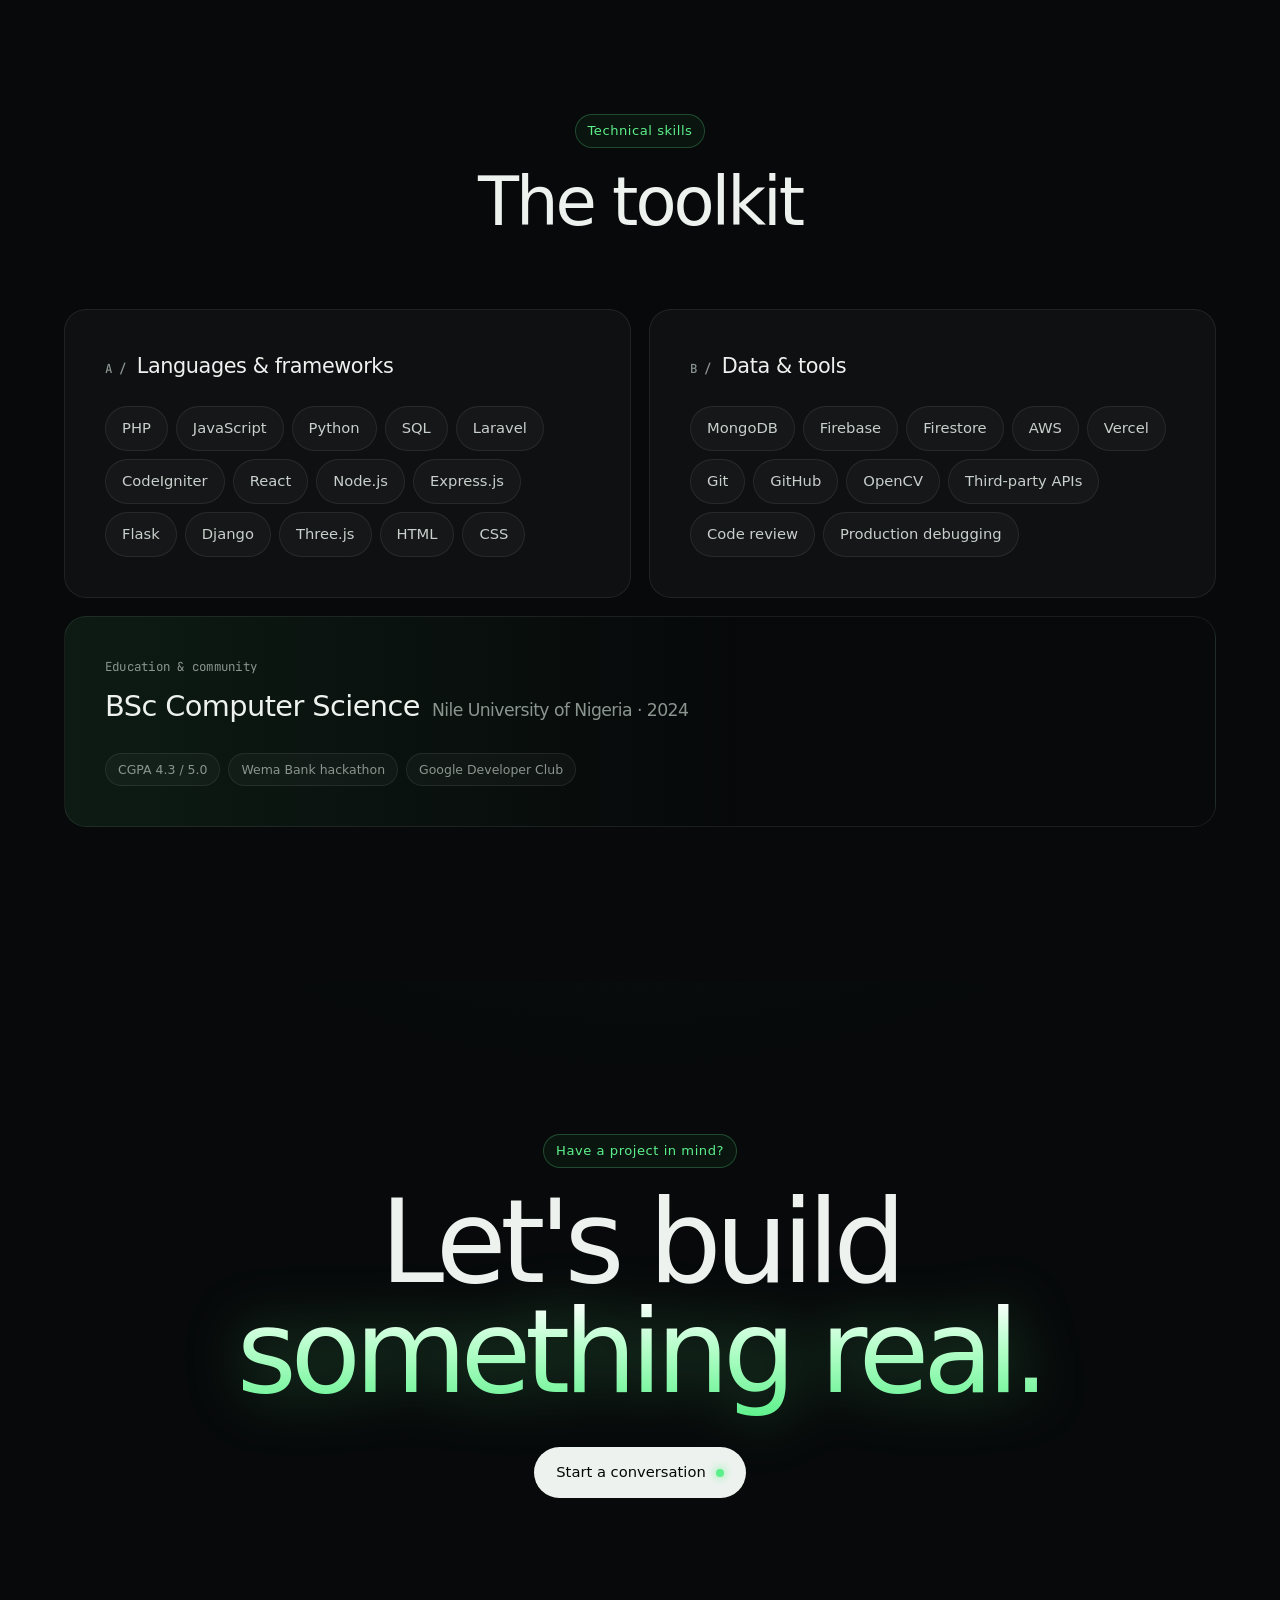
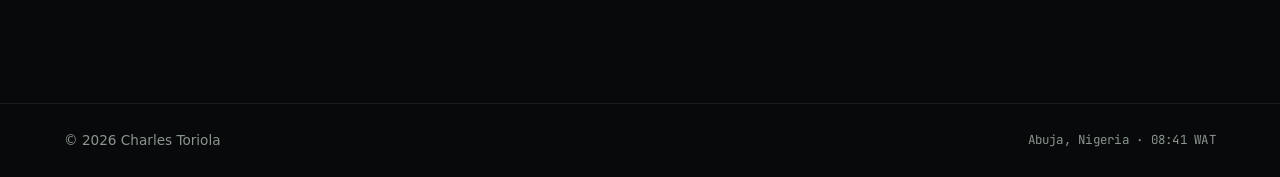
==== commit 385ffd74: "Add docking pill nav and case study pages for each project Nav pill fades in beside the CTA and glid" ====
--- a/about.html
+++ b/about.html
@@ -18,14 +18,17 @@
 
 
 <header class="nav">
-  <a href="index.html" class="logo"><span class="logo-mark">CT</span>toriola</a>
-  <nav class="nav-links" aria-label="Primary">
+  <div class="nav-brand">
+    <a href="index.html" class="logo" aria-label="Charles Toriola — Home"><span class="logo-mark">CT</span></a>
+    <div class="nav-tag"><span>Full Stack Developer</span><span>PHP · Python · JavaScript</span></div>
+  </div>
+  <nav class="nav-pill" aria-label="Primary">
     <a href="index.html">Home</a>
     <a href="about.html" class="active" aria-current="page">About</a>
     <a href="work.html">Work</a>
-    <a href="contact.html" class="nav-contact">Contact</a>
+    <a href="contact.html">Contact</a>
   </nav>
-  <a href="contact.html" class="btn btn-primary btn-sm">Let's talk <span class="dot"></span></a>
+  <a href="contact.html" class="btn btn-primary btn-sm nav-cta">Let's talk <span class="dot"></span></a>
 </header>
 
 <main id="top">
--- a/styles.css
+++ b/styles.css
@@ -43,26 +43,38 @@
 }
 main, .footer, .nav { position: relative; z-index: 2; }
 
-/* NAV */
-.nav {
-  position: fixed; top: 16px; left: 50%; transform: translateX(-50%);
-  width: min(1180px, calc(100% - 32px));
-  display: flex; align-items: center; justify-content: space-between; gap: 16px;
-  padding: 10px 10px 10px 18px;
-  background: rgba(10, 14, 12, .55); backdrop-filter: blur(16px); -webkit-backdrop-filter: blur(16px);
-  border: 1px solid var(--line); border-radius: 999px; z-index: 50;
-  transition: transform .5s var(--ease);
-}
-.nav.hide { transform: translate(-50%, -120%); }
-.logo { display: flex; align-items: center; gap: 10px; font-weight: 600; letter-spacing: -.02em; }
+/* NAV — pill docks beside the CTA, glides to centre on scroll */
+.nav { position: fixed; top: 0; left: 0; right: 0; height: 80px; z-index: 50; pointer-events: none; }
+.nav > * { pointer-events: auto; }
+.nav-brand { position: absolute; left: var(--pad); top: 50%; transform: translateY(-50%); display: flex; align-items: center; }
+.logo { display: flex; align-items: center; transition: opacity .3s; }
+.logo:hover { opacity: .8; }
 .logo-mark {
-  display: grid; place-items: center; width: 30px; height: 30px; border-radius: 9px;
-  background: var(--green); color: #04150a; font-size: .75rem; font-weight: 700;
+  display: grid; place-items: center; width: 34px; height: 34px; border-radius: 10px;
+  background: var(--green); color: #04150a; font-size: .8rem; font-weight: 700;
   box-shadow: 0 0 24px rgba(92, 240, 138, .45);
 }
-.nav-links { display: flex; gap: 4px; }
-.nav-links a { padding: 8px 14px; border-radius: 999px; font-size: .88rem; color: var(--muted); transition: color .3s, background .3s; }
-.nav-links a:hover, .nav-links a.active { color: var(--text); background: rgba(255,255,255,.06); }
+.nav-tag {
+  display: flex; flex-direction: column; margin-left: 12px; padding-left: 12px; border-left: 1px solid var(--line);
+  white-space: nowrap; overflow: hidden; max-width: 240px; opacity: 1;
+  transition: max-width .5s var(--ease), opacity .4s, margin .5s var(--ease), padding .5s var(--ease);
+}
+.nav-tag span { font-size: 10px; font-weight: 500; letter-spacing: .2em; text-transform: uppercase; line-height: 1.5; color: var(--muted); }
+.nav-tag span + span { color: var(--green); letter-spacing: .15em; }
+.nav.scrolled .nav-tag { max-width: 0; opacity: 0; margin-left: 0; padding-left: 0; border-color: transparent; }
+.nav-pill {
+  position: absolute; top: 50%; left: 50%; transform: translateY(-50%);
+  display: flex; gap: 2px; padding: 5px; border-radius: 999px;
+  background: rgba(16, 20, 18, .8); backdrop-filter: blur(20px); -webkit-backdrop-filter: blur(20px);
+  border: 1px solid rgba(255,255,255,.12);
+  opacity: 0; transition: left .6s cubic-bezier(.4,0,.2,1), opacity .6s cubic-bezier(.4,0,.2,1);
+}
+.nav.ready .nav-pill { opacity: 1; }
+.nav-pill a { padding: 8px 16px; border-radius: 999px; font-size: 13px; font-weight: 500; color: var(--muted); transition: color .3s, background .3s; }
+.nav-pill a:hover { color: var(--text); }
+.nav-pill a.active { color: var(--text); background: rgba(255,255,255,.08); }
+.nav-cta { position: absolute; right: var(--pad); top: 50%; transform: translateY(-50%); }
+.nav-cta:hover { transform: translateY(calc(-50% - 2px)); }
 
 /* BUTTONS */
 .btn {
@@ -310,7 +322,6 @@
 
 /* RESPONSIVE */
 @media (max-width: 900px) {
-  .nav-links { display: none; }
   .about-grid, .bento, .skill-grid { grid-template-columns: 1fr; }
   .card-feature { grid-row: auto; }
   .job { grid-template-columns: 1fr; gap: 16px; }
@@ -386,9 +397,6 @@
 @media (max-width: 900px) {
   .case, .client-grid { grid-template-columns: 1fr; }
   .contact-grid { grid-template-columns: 1fr 1fr; }
-  .nav-links { display: flex; }
-  .nav-links a { padding: 8px 10px; }
-  .nav .btn-sm { display: none; }
 }
 @media (max-width: 520px) { .contact-grid { grid-template-columns: 1fr; } }
 @media (prefers-reduced-motion: reduce) {
@@ -396,5 +404,45 @@
   .page-crumb, .page-sub { opacity: 1; }
   .page-rule { transform: none; }
 }
-.nav-links .nav-contact { display: none; }
-@media (max-width: 900px) { .nav-links .nav-contact { display: inline-block; } .logo { font-size: 0; gap: 0; } }
+
+@media (max-width: 900px) {
+  .nav { height: 68px; }
+  .nav-tag { display: none; }
+  .nav-pill { position: fixed; top: auto; bottom: 16px; left: 50% !important; transform: translateX(-50%); box-shadow: 0 10px 40px rgba(0,0,0,.5); }
+  .nav-pill a { padding: 9px 14px; }
+}
+
+/* PROJECT PAGES */
+.page-crumb a { color: var(--muted); transition: color .3s; }
+.page-crumb a:hover { color: var(--text); }
+.project-hero { min-height: 88svh; }
+.project-meta { display: flex; flex-wrap: wrap; gap: 20px 48px; align-items: flex-end; margin-top: 44px; opacity: 0; animation: fadeUp 1s var(--ease) .9s forwards; }
+.project-meta dt { margin-bottom: 6px; }
+.project-meta dd { font-weight: 500; }
+.project-links { display: flex; gap: 10px; flex-wrap: wrap; margin-left: auto; }
+.project-body { display: grid; gap: clamp(64px, 9vw, 120px); }
+.project-grid { display: grid; grid-template-columns: 1fr 3fr; gap: clamp(20px, 5vw, 80px); align-items: start; }
+.project-side { position: sticky; top: 110px; }
+.project-lead { font-size: clamp(1.25rem, 2.4vw, 1.85rem); line-height: 1.4; letter-spacing: -.02em; }
+.stats-3 { grid-template-columns: repeat(3, 1fr); }
+.flow { list-style: none; display: grid; grid-template-columns: repeat(2, 1fr); gap: 14px; counter-reset: s; }
+.flow-step { padding: 26px; border: 1px solid var(--line); border-radius: var(--radius); background: var(--surface); position: relative; overflow: hidden; transition: border-color .4s; }
+.flow-step:hover { border-color: rgba(92,240,138,.35); }
+.flow-step span { color: var(--green); }
+.flow-step h3 { font-size: 1.35rem; margin: 10px 0 6px; }
+.flow-step p { color: var(--muted); }
+.built li { position: relative; padding: 18px 0 18px 30px; border-bottom: 1px solid var(--line); color: #c9d1cc; font-size: 1.05rem; }
+.built li::before { content: ""; position: absolute; left: 0; top: 1.55em; width: 14px; height: 1px; background: var(--green); box-shadow: 0 0 8px var(--green); }
+.next-project { display: block; text-align: center; padding: clamp(80px, 12vw, 160px) var(--pad); border-top: 1px solid var(--line); position: relative; z-index: 2; }
+.next-name { display: block; margin-top: 16px; font-size: clamp(3rem, 10vw, 8rem); font-weight: 500; letter-spacing: -.06em; line-height: 1; transition: color .4s, text-shadow .4s; }
+.next-name i { font-style: normal; display: inline-block; transition: transform .5s var(--ease); }
+.next-project:hover .next-name { color: var(--green); text-shadow: 0 0 40px rgba(92,240,138,.35); }
+.next-project:hover .next-name i { transform: translateX(16px); }
+.case h2 a { transition: color .3s; }
+.case h2 a:hover { color: var(--green); }
+@media (max-width: 900px) {
+  .project-grid, .flow { grid-template-columns: 1fr; }
+  .project-side { position: static; }
+  .project-links { margin-left: 0; }
+}
+@media (max-width: 520px) { .stats-3 { grid-template-columns: 1fr; } }
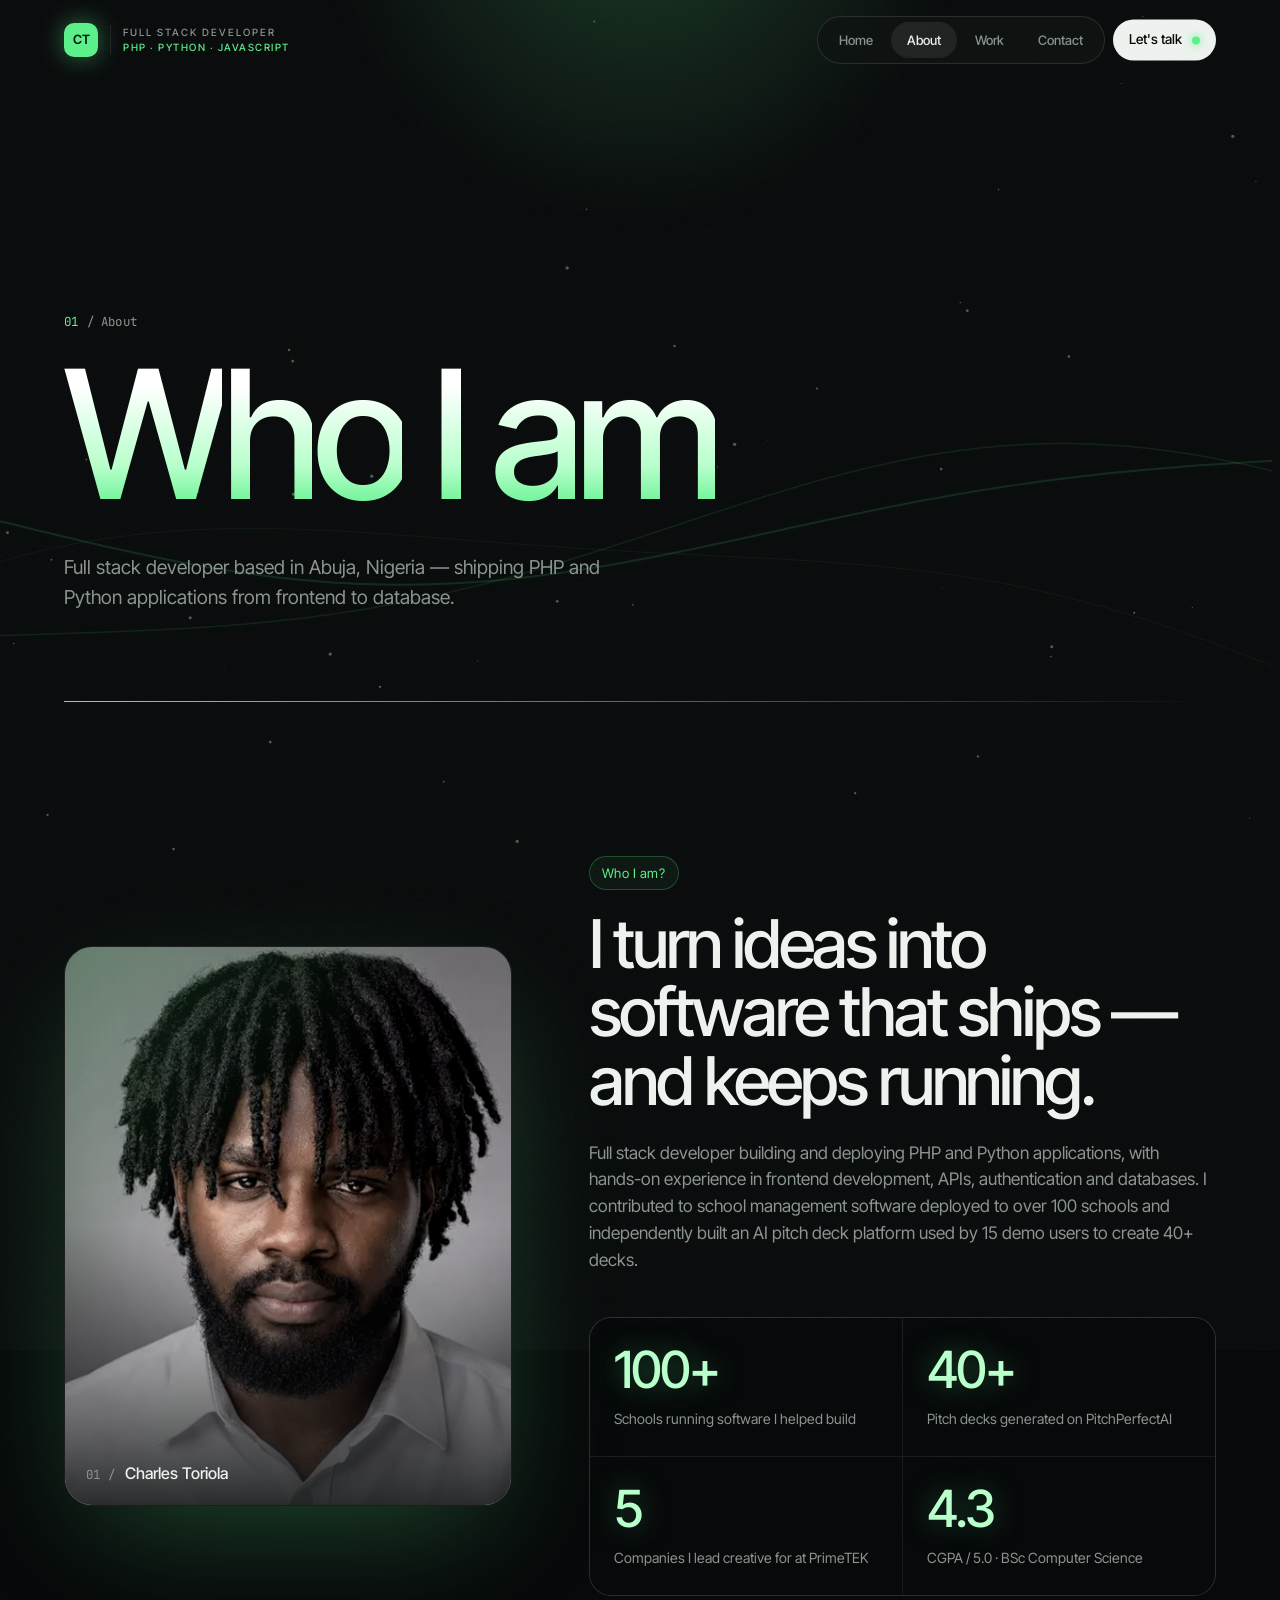
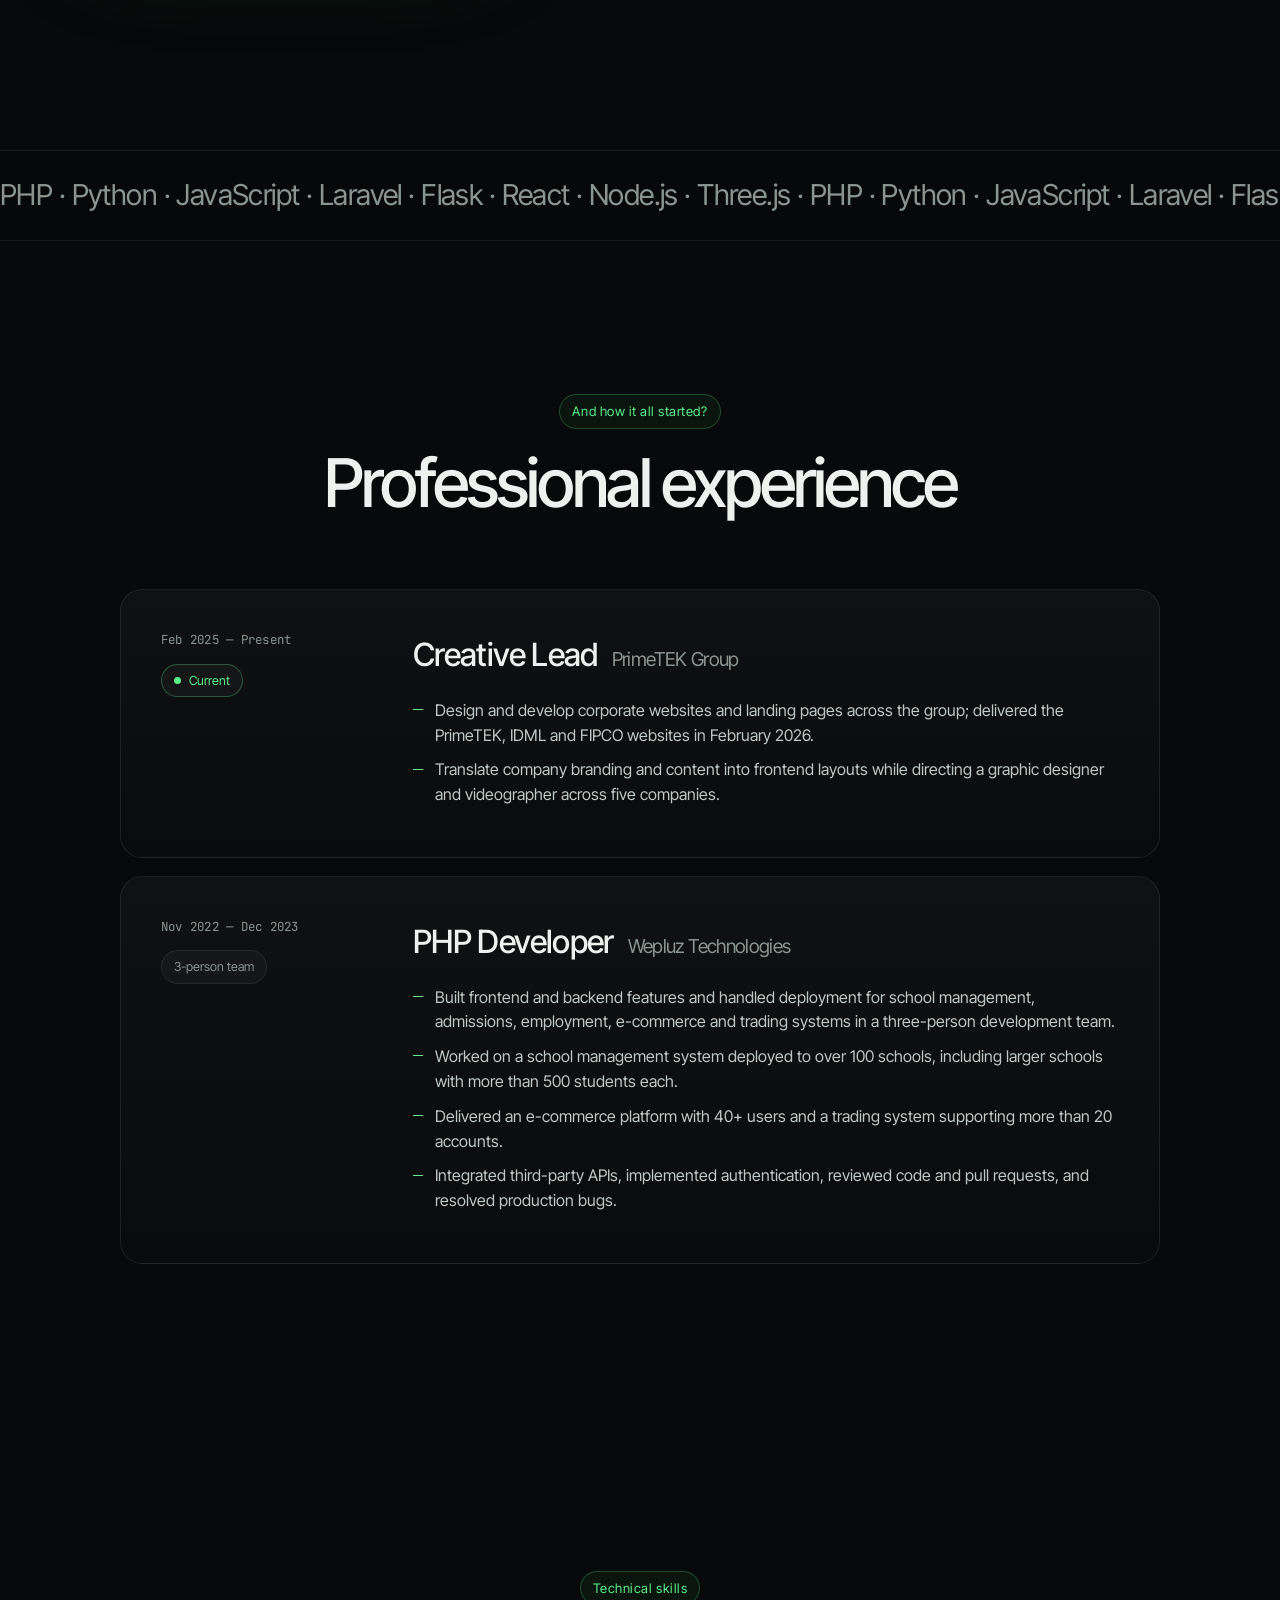
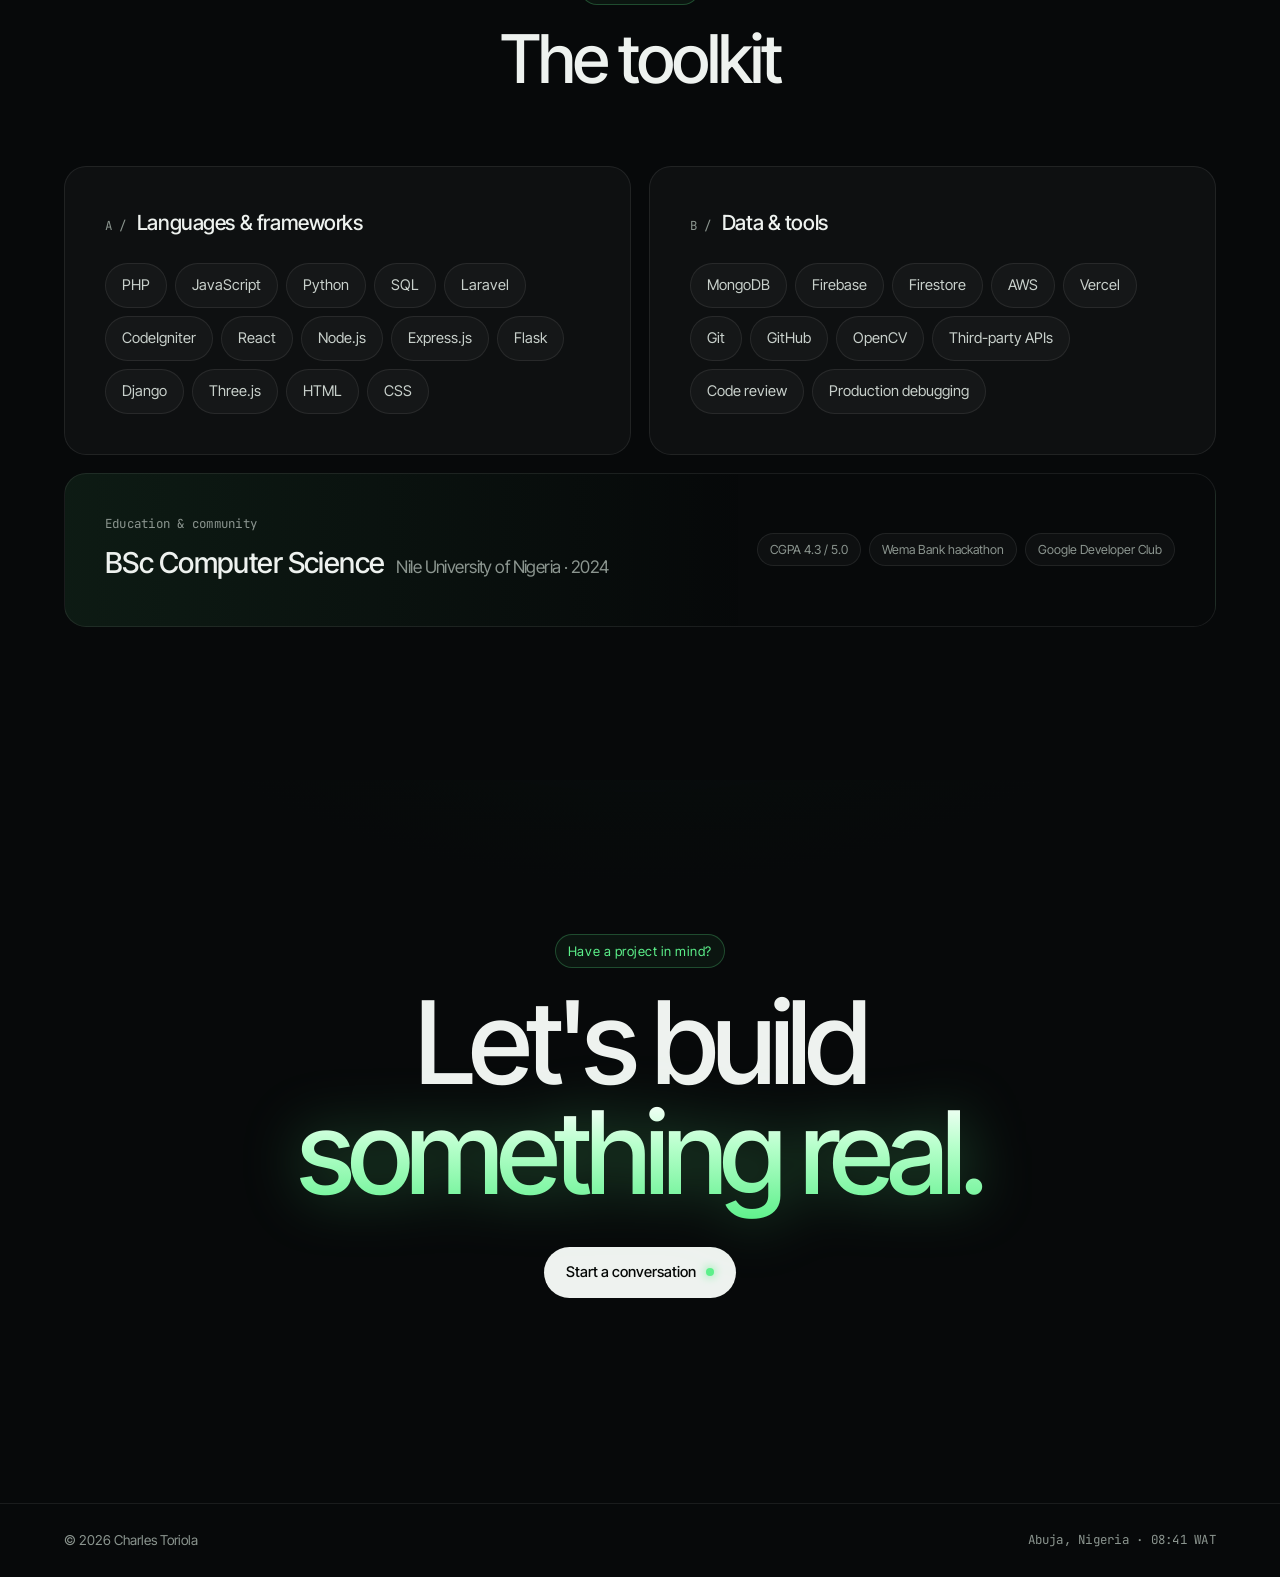
==== commit e52d53f8: "Make the site load near-instantly - Subset fonts to Latin WOFF2 (1.2 MB -> 87 KB), self-host JetBrai" ====
--- a/about.html
+++ b/about.html
@@ -7,9 +7,8 @@
 <meta name="description" content="Background, experience and skills of Charles Toriola, full stack developer.">
 <meta property="og:title" content="Charles Toriola — Full Stack Developer">
 <meta property="og:image" content="assets/charles-toriola.jpg">
-<link rel="preconnect" href="https://fonts.googleapis.com">
-<link rel="preconnect" href="https://fonts.gstatic.com" crossorigin>
-<link href="https://fonts.googleapis.com/css2?family=JetBrains+Mono:wght@400;500&display=swap" rel="stylesheet">
+<link rel="preload" href="assets/fonts/inter-tight-400.woff2" as="font" type="font/woff2" crossorigin>
+<link rel="preload" href="assets/fonts/inter-tight-500.woff2" as="font" type="font/woff2" crossorigin>
 <link rel="stylesheet" href="styles.css">
 </head>
 <body>
@@ -46,7 +45,7 @@
   <section id="about" class="about">
     <div class="about-grid">
       <figure class="portrait reveal">
-        <div class="portrait-frame"><img src="assets/charles-toriola.jpg" alt="Portrait of Charles Toriola" width="800" height="800" loading="lazy"></div>
+        <div class="portrait-frame"><picture><source type="image/webp" srcset="assets/charles-toriola-640.webp 640w, assets/charles-toriola-960.webp 960w" sizes="(max-width: 900px) 92vw, 460px"><img src="assets/charles-toriola-640.jpg" alt="Portrait of Charles Toriola" width="640" height="640" loading="lazy" decoding="async"></picture></div>
         <figcaption><span class="mono">01 /</span> Charles Toriola</figcaption>
       </figure>
       <div class="about-copy">
@@ -155,7 +154,8 @@
   <span class="mono">Abuja, Nigeria · <span id="clock">--:--</span> WAT</span>
 </footer>
 
-<script src="script.js"></script>
+<script src="script.js" defer></script>
+<script type="speculationrules">{"prerender":[{"where":{"href_matches":"/*"},"eagerness":"moderate"}],"prefetch":[{"where":{"href_matches":"/*"},"eagerness":"eager"}]}</script>
 </body>
 </html>
 
--- a/styles.css
+++ b/styles.css
@@ -1,7 +1,12 @@
-@font-face { font-family: "Inter Tight"; font-style: normal; font-weight: 300; font-display: swap; src: url("assets/fonts/InterTight-300.ttf") format("truetype"); }
-@font-face { font-family: "Inter Tight"; font-style: normal; font-weight: 400; font-display: swap; src: url("assets/fonts/InterTight-400.ttf") format("truetype"); }
-@font-face { font-family: "Inter Tight"; font-style: normal; font-weight: 500; font-display: swap; src: url("assets/fonts/InterTight-500.ttf") format("truetype"); }
-@font-face { font-family: "Inter Tight"; font-style: normal; font-weight: 600; font-display: swap; src: url("assets/fonts/InterTight-600.ttf") format("truetype"); }
+@font-face { font-family: "Inter Tight"; font-style: normal; font-weight: 300; font-display: swap; src: url("assets/fonts/inter-tight-300.woff2") format("woff2"); }
+@font-face { font-family: "Inter Tight"; font-style: normal; font-weight: 400; font-display: swap; src: url("assets/fonts/inter-tight-400.woff2") format("woff2"); }
+@font-face { font-family: "Inter Tight"; font-style: normal; font-weight: 500; font-display: swap; src: url("assets/fonts/inter-tight-500.woff2") format("woff2"); }
+@font-face { font-family: "Inter Tight"; font-style: normal; font-weight: 600; font-display: swap; src: url("assets/fonts/inter-tight-600.woff2") format("woff2"); }
+@font-face { font-family: "JetBrains Mono"; font-style: normal; font-weight: 400 500; font-display: swap; src: url("assets/fonts/jetbrains-mono-400.woff2") format("woff2"); }
+
+/* Native cross-page transitions — no JS delay on navigation */
+@view-transition { navigation: auto; }
+::view-transition-old(root), ::view-transition-new(root) { animation-duration: .25s; }
 
 :root {
   --bg: #07090a;
@@ -163,6 +168,7 @@
   position: relative; border-radius: 28px; overflow: hidden; aspect-ratio: 4/5;
   border: 1px solid var(--line); box-shadow: 0 40px 120px -30px rgba(92,240,138,.3);
 }
+.portrait-frame picture { display: block; width: 100%; height: 100%; }
 .portrait-frame img { width: 100%; height: 100%; object-fit: cover; filter: grayscale(.35) contrast(1.08); transform: scale(1.08); transition: transform 1.2s var(--ease), filter .8s; }
 .portrait:hover img { filter: grayscale(0) contrast(1.05); transform: scale(1.02); }
 .portrait-frame::after {
@@ -390,9 +396,6 @@
 .contact-loc { margin-top: 40px; }
 
 /* page transition */
-body { animation: pageIn .6s var(--ease); }
-body.leaving main { opacity: 0; transform: translateY(-10px); transition: opacity .35s, transform .35s; }
-@keyframes pageIn { from { opacity: 0; } }
 
 @media (max-width: 900px) {
   .case, .client-grid { grid-template-columns: 1fr; }
@@ -446,3 +449,16 @@
   .project-links { margin-left: 0; }
 }
 @media (max-width: 520px) { .stats-3 { grid-template-columns: 1fr; } }
+
+/* Feature card extras */
+.card-stats { display: grid; grid-template-columns: repeat(3, 1fr); gap: 1px; margin: 8px 0 22px; background: var(--line); border: 1px solid var(--line); border-radius: 16px; overflow: hidden; position: relative; }
+.card-stats div { background: rgba(7,9,10,.85); padding: 16px 18px; }
+.card-stats strong { display: block; font-size: 1.9rem; font-weight: 500; letter-spacing: -.04em; line-height: 1; color: var(--green-2); text-shadow: 0 0 24px rgba(92,240,138,.35); }
+.card-stats span { font-size: .78rem; color: var(--muted); }
+.card-flow { list-style: none; position: relative; margin-bottom: 26px; }
+.card-flow li { display: flex; gap: 16px; padding: 12px 0; border-top: 1px solid var(--line); color: var(--muted); font-size: .95rem; }
+.card-flow li:last-child { border-bottom: 1px solid var(--line); }
+.card-flow .mono { color: var(--green); padding-top: 3px; }
+.card-flow b { color: var(--text); font-weight: 500; }
+/* Single-column layout: no gap to fill, so show the original card copy */
+@media (max-width: 900px) { .card-stats, .card-flow { display: none; } }
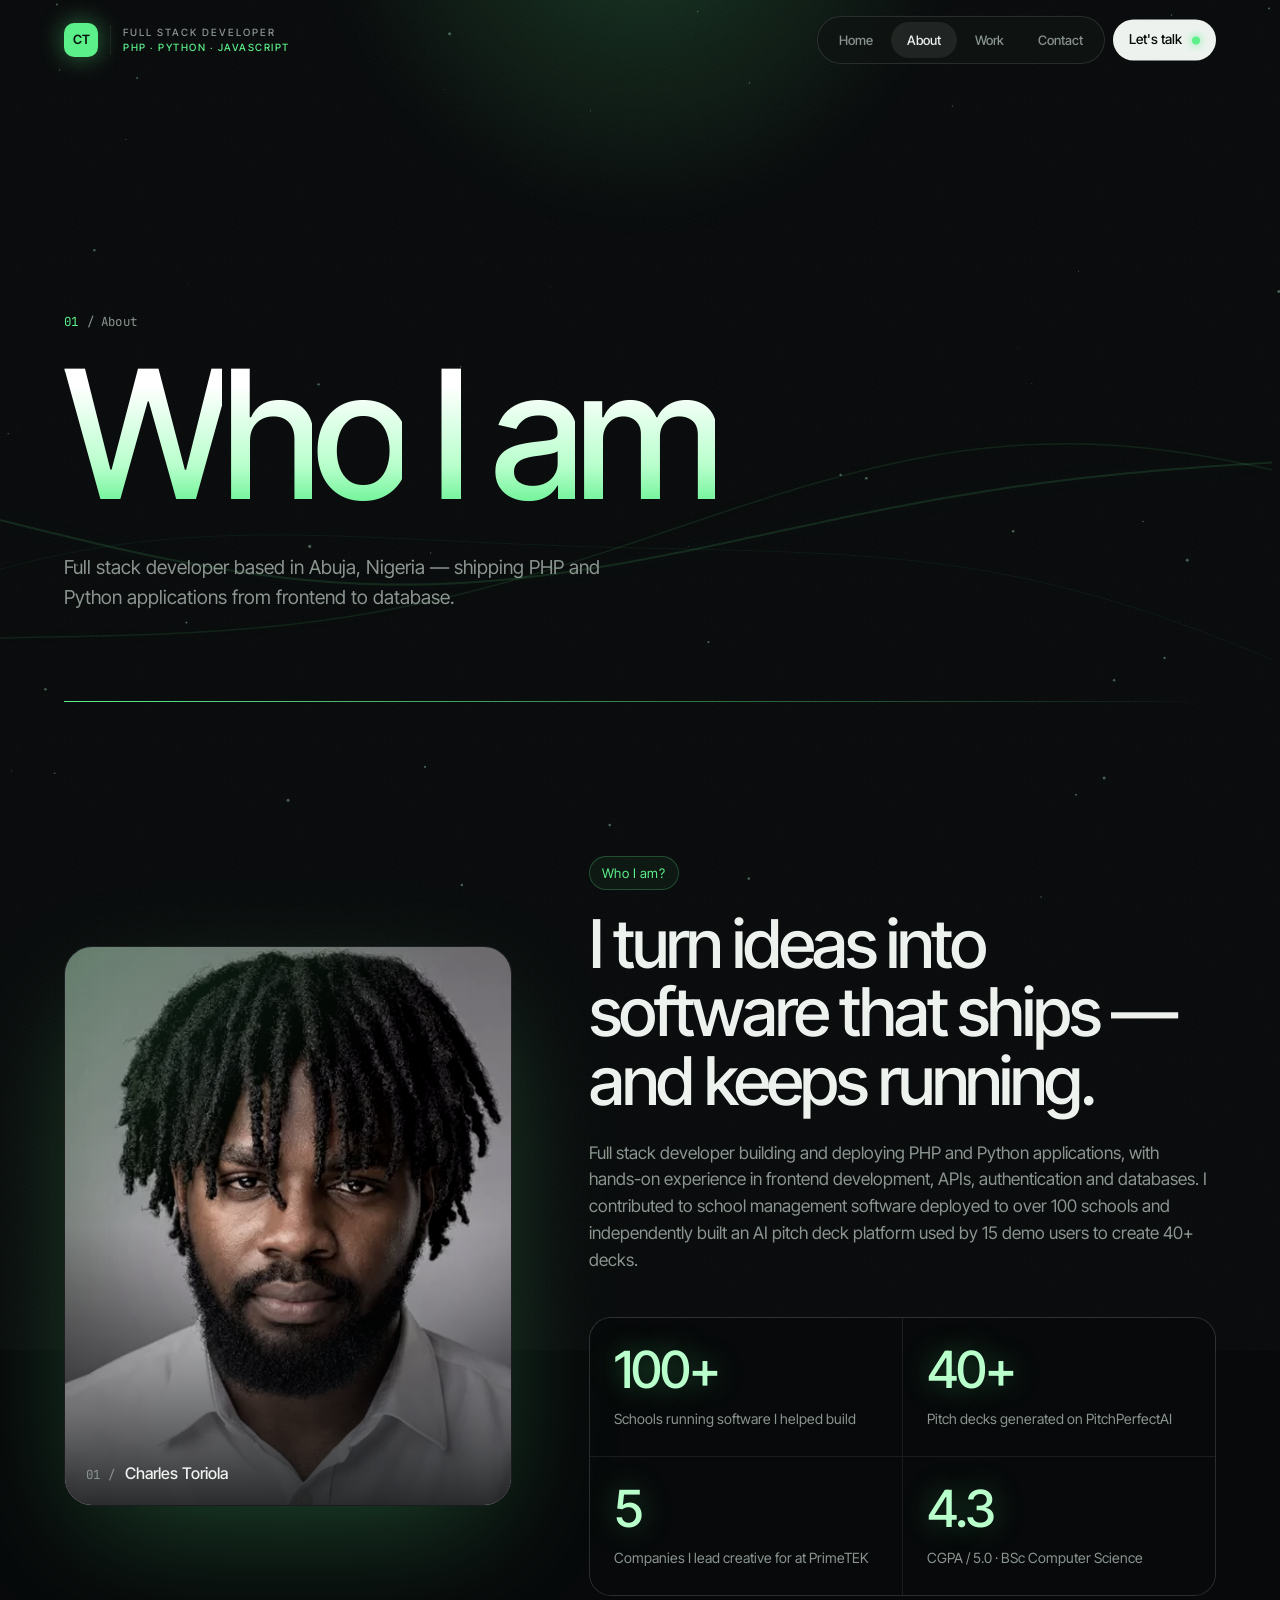
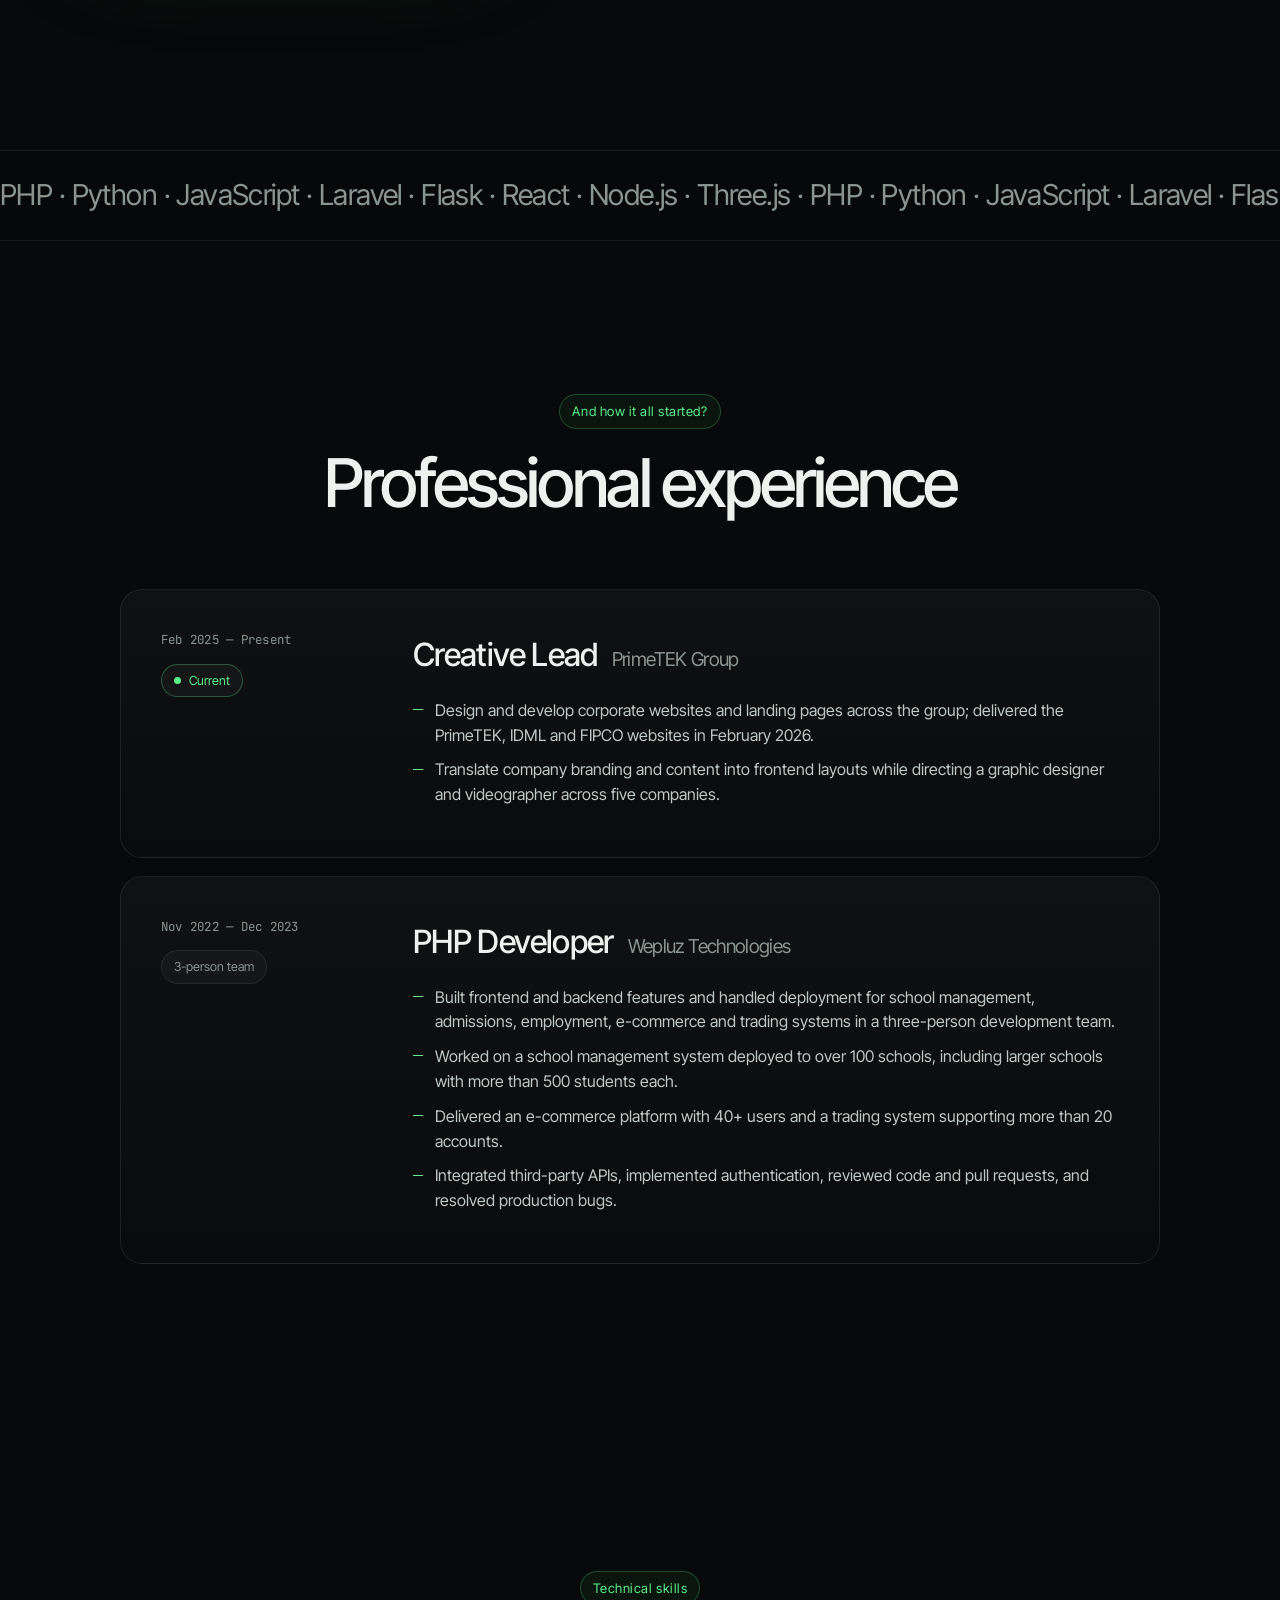
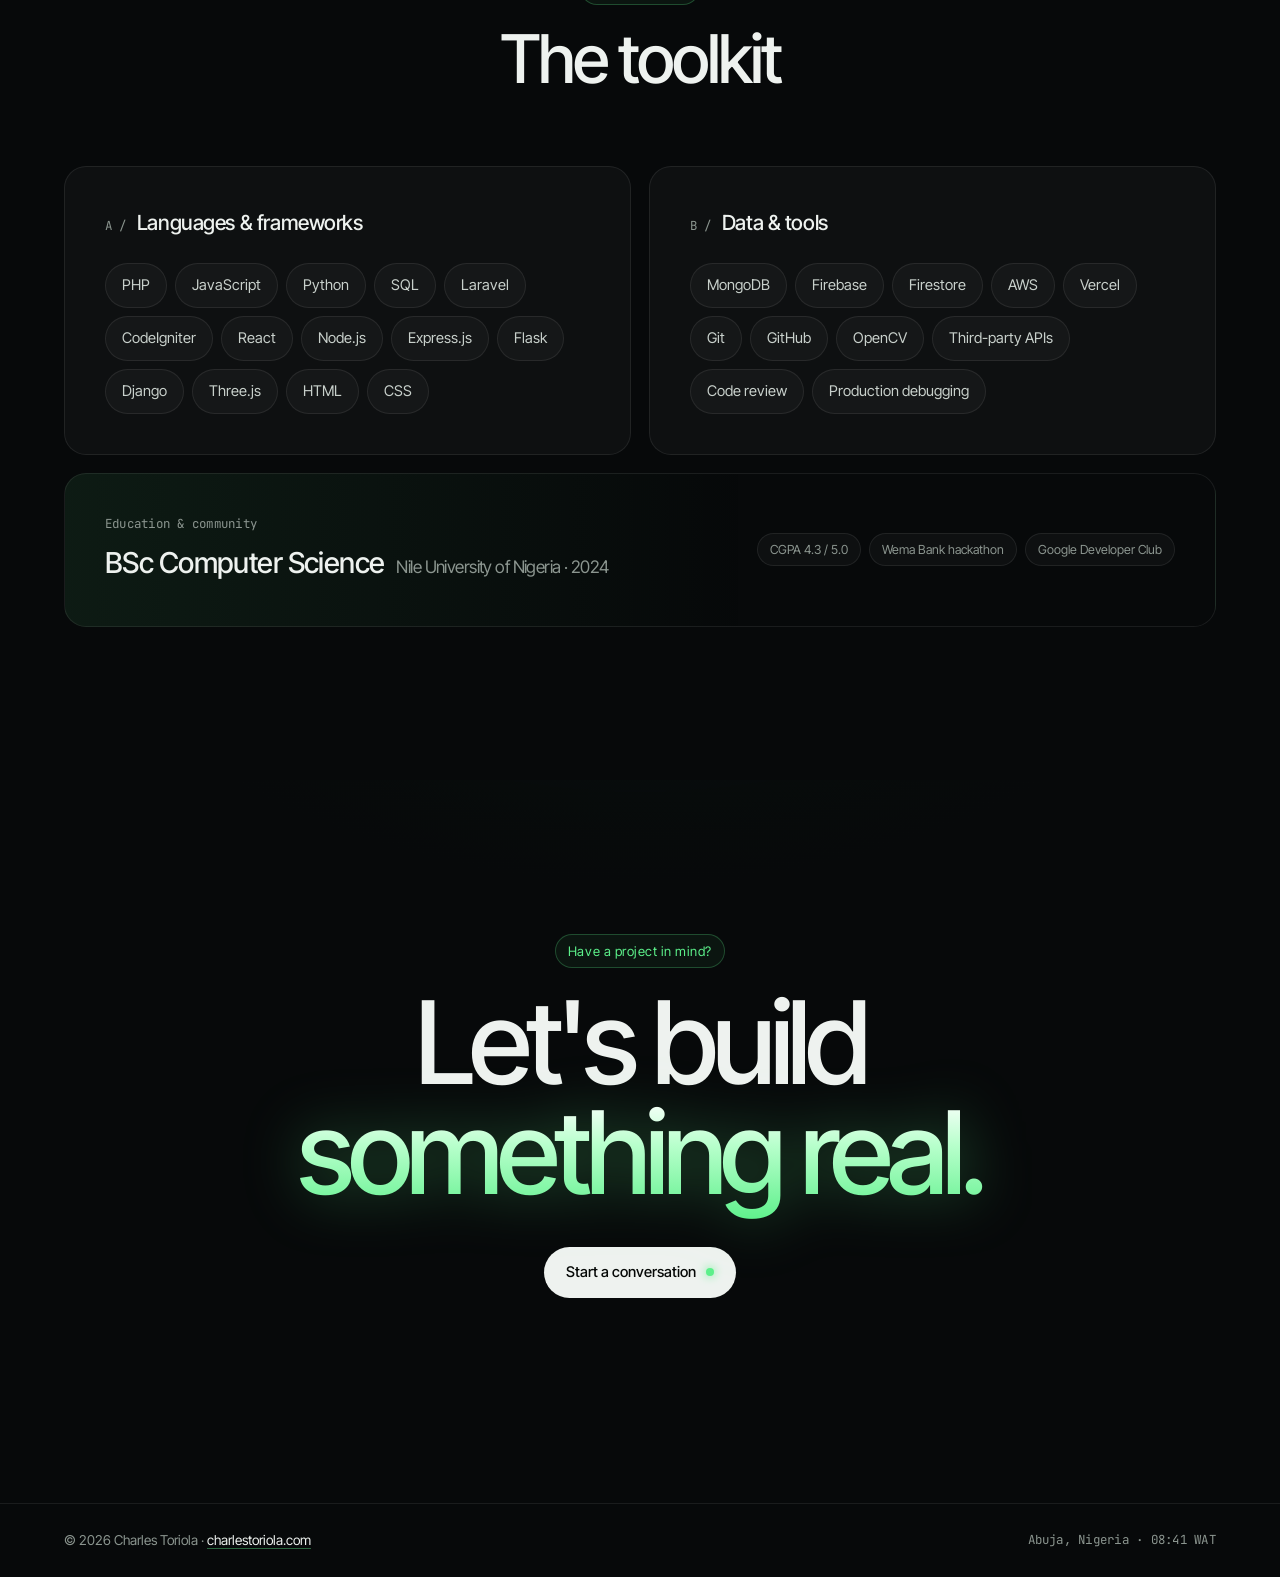
==== commit 8dbe1290: "Add full SEO: meta tags, social cards, structured data, sitemap - Per-page titles, descriptions, can" ====
--- a/about.html
+++ b/about.html
@@ -2,11 +2,39 @@
 <html lang="en">
 <head>
 <meta charset="utf-8">
-<meta name="viewport" content="width=device-width, initial-scale=1">
-<title>About — Charles Toriola</title>
-<meta name="description" content="Background, experience and skills of Charles Toriola, full stack developer.">
-<meta property="og:title" content="Charles Toriola — Full Stack Developer">
-<meta property="og:image" content="assets/charles-toriola.jpg">
+<meta name="viewport" content="width=device-width, initial-scale=1, viewport-fit=cover">
+<title>About Charles Toriola — Full Stack Developer</title>
+<meta name="description" content="Charles Toriola: Creative Lead at PrimeTEK Group, former PHP developer at Wepluz Technologies, BSc Computer Science from Nile University of Nigeria.">
+<meta name="author" content="Charles Toriola">
+<meta name="robots" content="index, follow, max-image-preview:large, max-snippet:-1">
+<link rel="canonical" href="https://dev.charlestoriola.com/about.html">
+<meta name="theme-color" content="#07090a">
+<meta name="color-scheme" content="dark">
+<link rel="icon" href="assets/favicon.svg" type="image/svg+xml">
+<link rel="apple-touch-icon" href="assets/apple-touch-icon.png">
+<link rel="manifest" href="site.webmanifest">
+<link rel="me" href="https://charlestoriola.com">
+<link rel="me" href="https://github.com/ctoriola">
+<link rel="me" href="https://www.linkedin.com/in/charles-toriola-36b64b283">
+<link rel="sitemap" type="application/xml" href="/sitemap.xml">
+<meta property="og:type" content="profile">
+<meta property="og:site_name" content="Charles Toriola">
+<meta property="og:locale" content="en_US">
+<meta property="og:url" content="https://dev.charlestoriola.com/about.html">
+<meta property="og:title" content="About Charles Toriola — Full Stack Developer">
+<meta property="og:description" content="Charles Toriola: Creative Lead at PrimeTEK Group, former PHP developer at Wepluz Technologies, BSc Computer Science from Nile University of Nigeria.">
+<meta property="og:image" content="https://dev.charlestoriola.com/assets/og/about.jpg">
+<meta property="og:image:width" content="1200">
+<meta property="og:image:height" content="630">
+<meta property="og:image:alt" content="About Charles Toriola — Full Stack Developer">
+<meta property="profile:first_name" content="Charles">
+<meta property="profile:last_name" content="Toriola">
+<meta name="twitter:card" content="summary_large_image">
+<meta name="twitter:title" content="About Charles Toriola — Full Stack Developer">
+<meta name="twitter:description" content="Charles Toriola: Creative Lead at PrimeTEK Group, former PHP developer at Wepluz Technologies, BSc Computer Science from Nile University of Nigeria.">
+<meta name="twitter:image" content="https://dev.charlestoriola.com/assets/og/about.jpg">
+<meta name="twitter:image:alt" content="About Charles Toriola — Full Stack Developer">
+<script type="application/ld+json">{"@context":"https://schema.org","@graph":[{"@type":"Person","@id":"https://dev.charlestoriola.com/#person","name":"Charles Toriola","jobTitle":"Full Stack Developer","url":"https://dev.charlestoriola.com/","image":"https://dev.charlestoriola.com/assets/charles-toriola.jpg","email":"mailto:toriola333@gmail.com","address":{"@type":"PostalAddress","addressLocality":"Abuja","addressCountry":"NG"},"alumniOf":{"@type":"CollegeOrUniversity","name":"Nile University of Nigeria"},"worksFor":{"@type":"Organization","name":"PrimeTEK Group"},"knowsAbout":["PHP","Python","JavaScript","SQL","Laravel","CodeIgniter","React","Node.js","Flask","Django","Firebase","AWS","Three.js"],"sameAs":["https://charlestoriola.com","https://github.com/ctoriola","https://www.linkedin.com/in/charles-toriola-36b64b283"]},{"@type":"ProfilePage","url":"https://dev.charlestoriola.com/about.html","name":"About Charles Toriola — Full Stack Developer","description":"Charles Toriola: Creative Lead at PrimeTEK Group, former PHP developer at Wepluz Technologies, BSc Computer Science from Nile University of Nigeria.","mainEntity":{"@id":"https://dev.charlestoriola.com/#person"}},{"@type":"BreadcrumbList","itemListElement":[{"@type":"ListItem","position":1,"name":"Home","item":"https://dev.charlestoriola.com/"},{"@type":"ListItem","position":2,"name":"About","item":"https://dev.charlestoriola.com/about.html"}]}]}</script>
 <link rel="preload" href="assets/fonts/inter-tight-400.woff2" as="font" type="font/woff2" crossorigin>
 <link rel="preload" href="assets/fonts/inter-tight-500.woff2" as="font" type="font/woff2" crossorigin>
 <link rel="stylesheet" href="styles.css">
@@ -150,7 +178,7 @@
 </main>
 
 <footer class="footer">
-  <span>© <span id="yr">2026</span> Charles Toriola</span>
+  <span>© <span id="yr">2026</span> Charles Toriola · <a class="footer-link" href="https://charlestoriola.com" rel="me">charlestoriola.com</a></span>
   <span class="mono">Abuja, Nigeria · <span id="clock">--:--</span> WAT</span>
 </footer>
 
--- a/styles.css
+++ b/styles.css
@@ -462,3 +462,9 @@
 .card-flow b { color: var(--text); font-weight: 500; }
 /* Single-column layout: no gap to fill, so show the original card copy */
 @media (max-width: 900px) { .card-stats, .card-flow { display: none; } }
+
+/* Backlinks */
+.footer-link { color: var(--text); border-bottom: 1px solid rgba(92,240,138,.4); transition: color .3s, border-color .3s; }
+.footer-link:hover { color: var(--green); border-color: var(--green); }
+.contact-main { margin-top: 36px; color: var(--muted); }
+.contact-main a { color: var(--green); border-bottom: 1px solid rgba(92,240,138,.4); }
